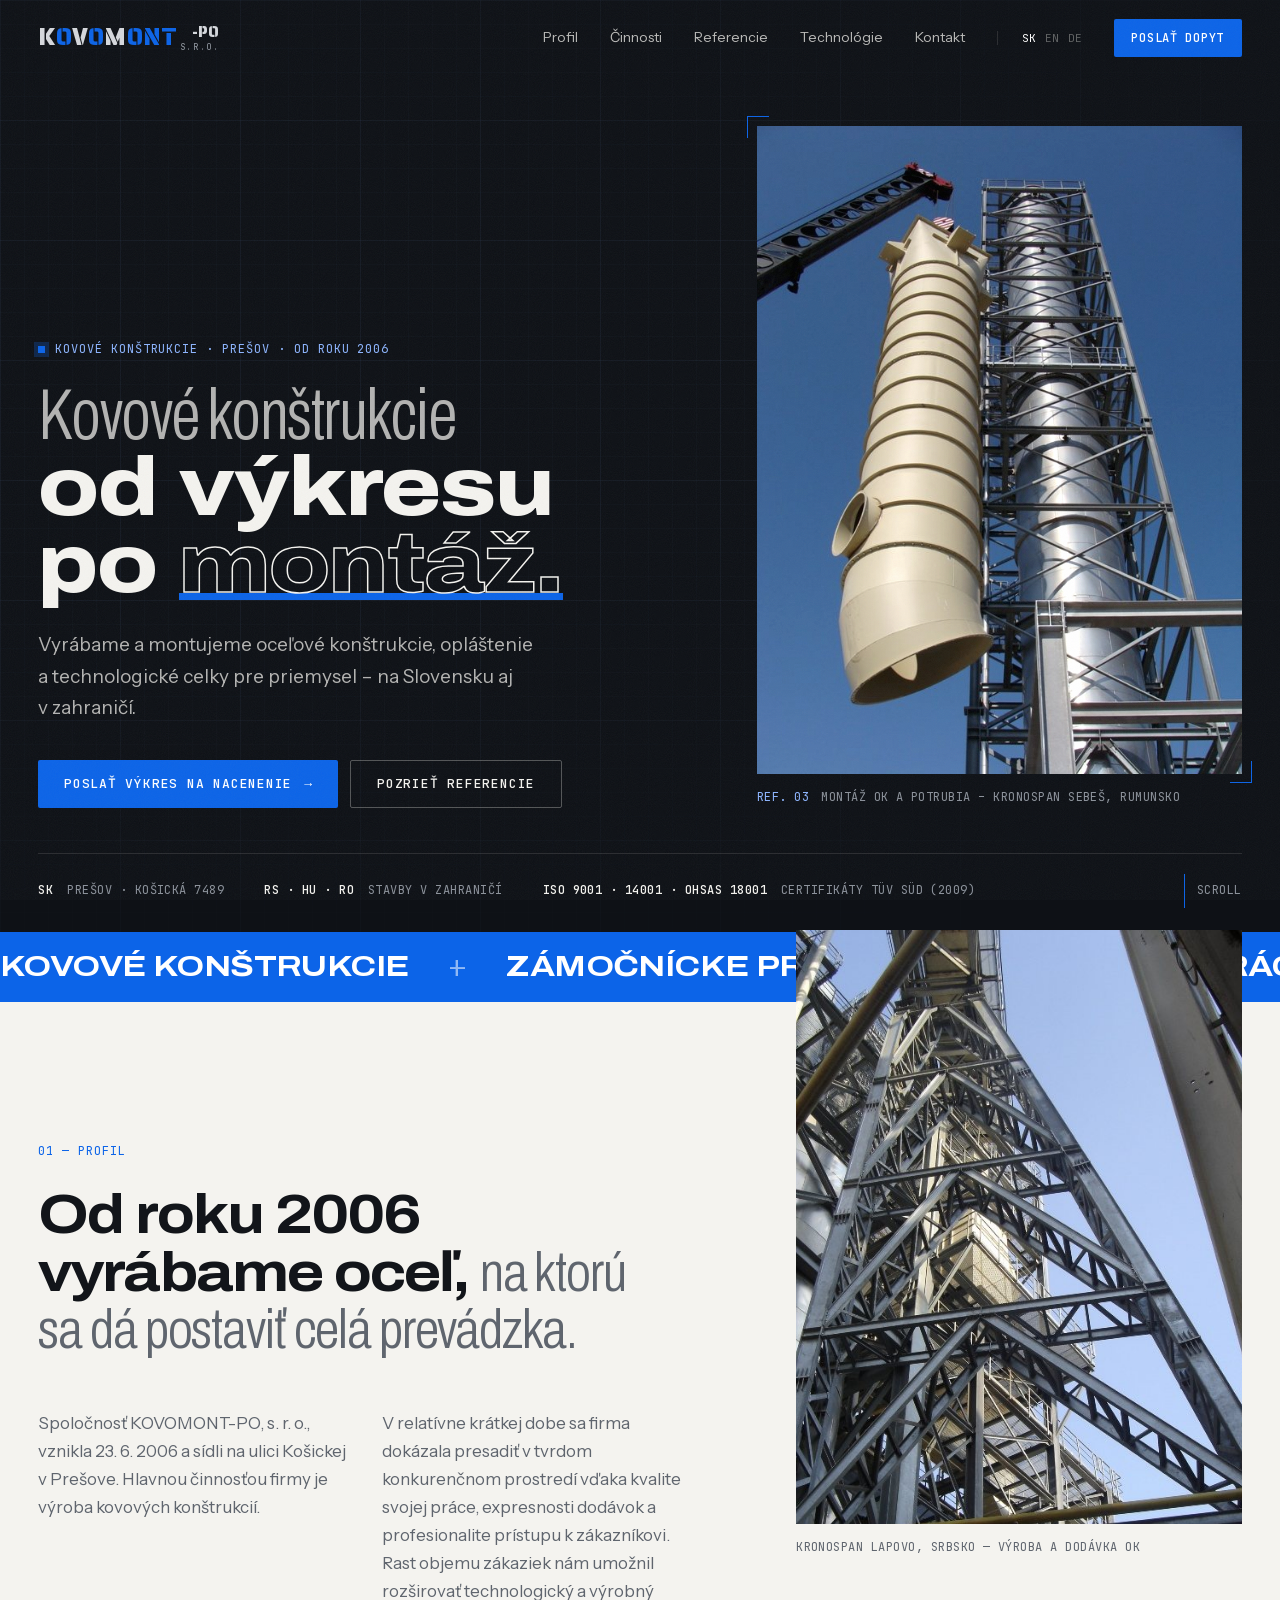
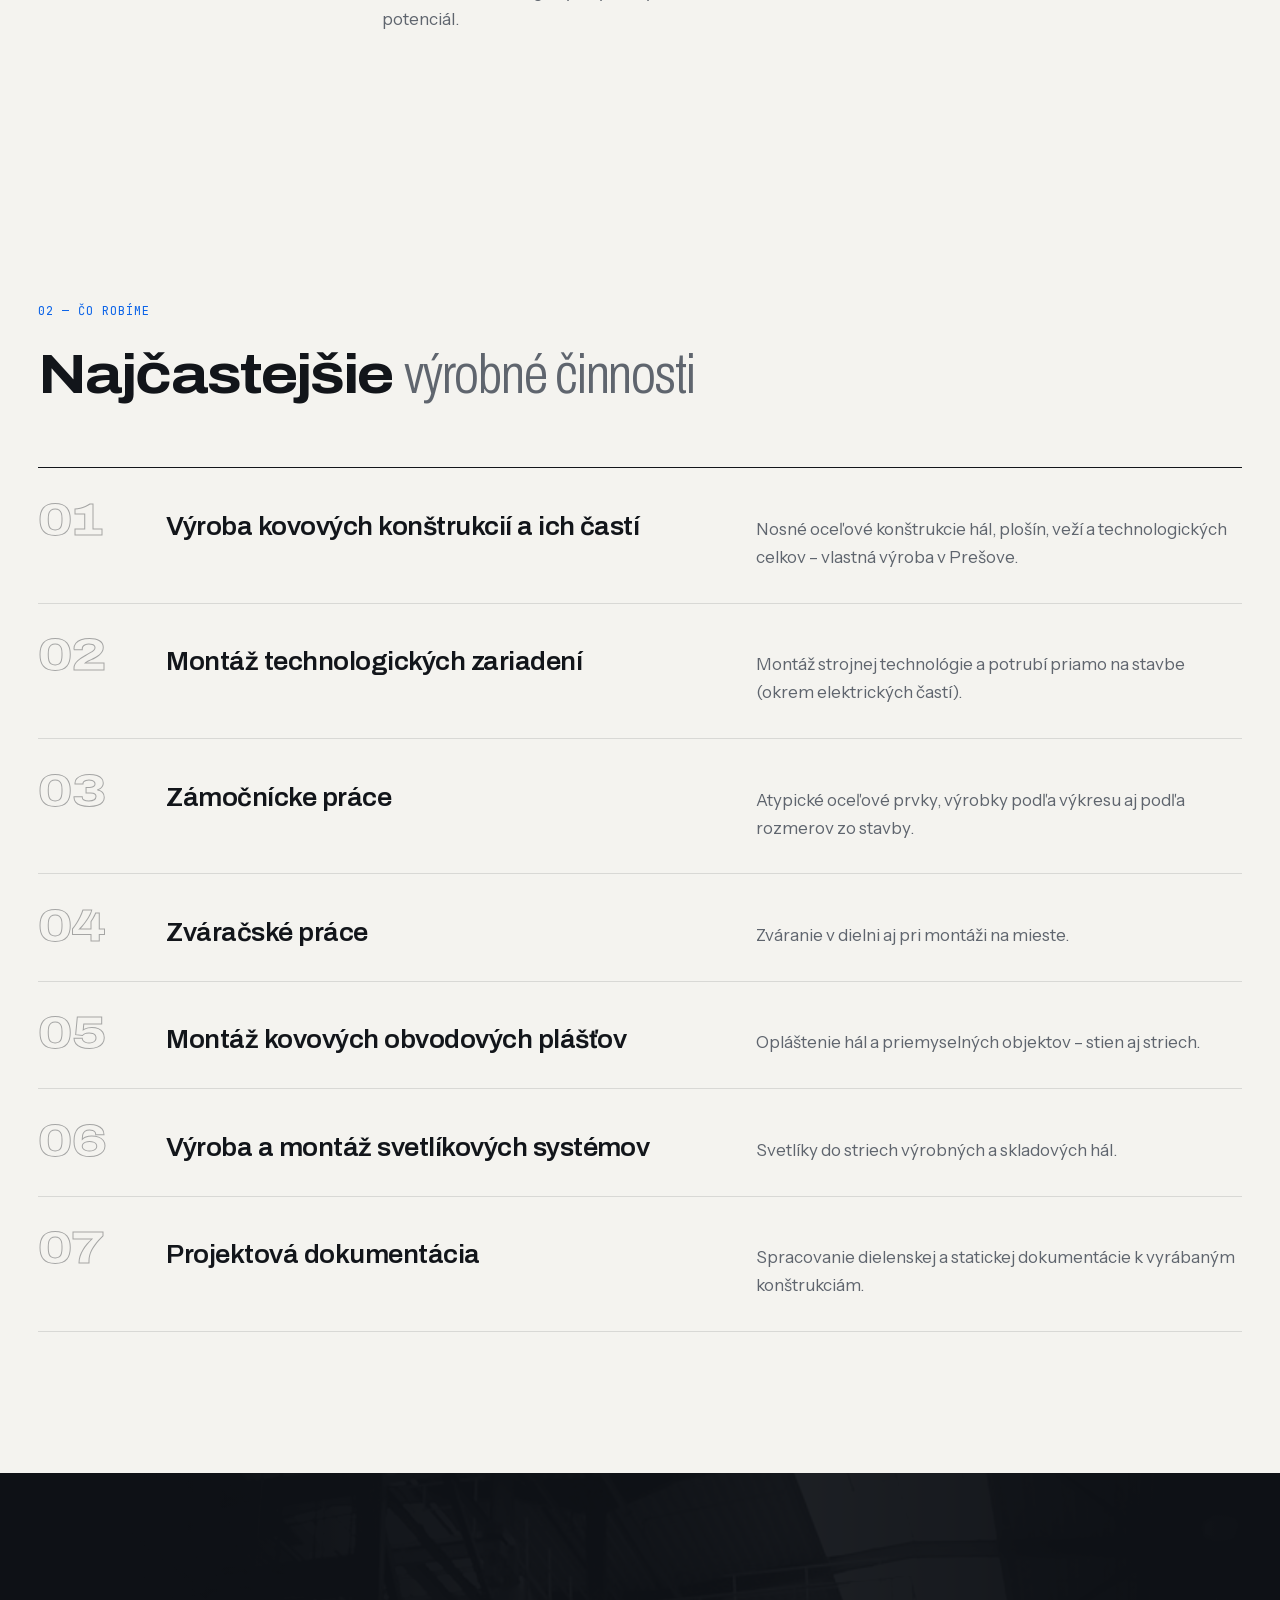
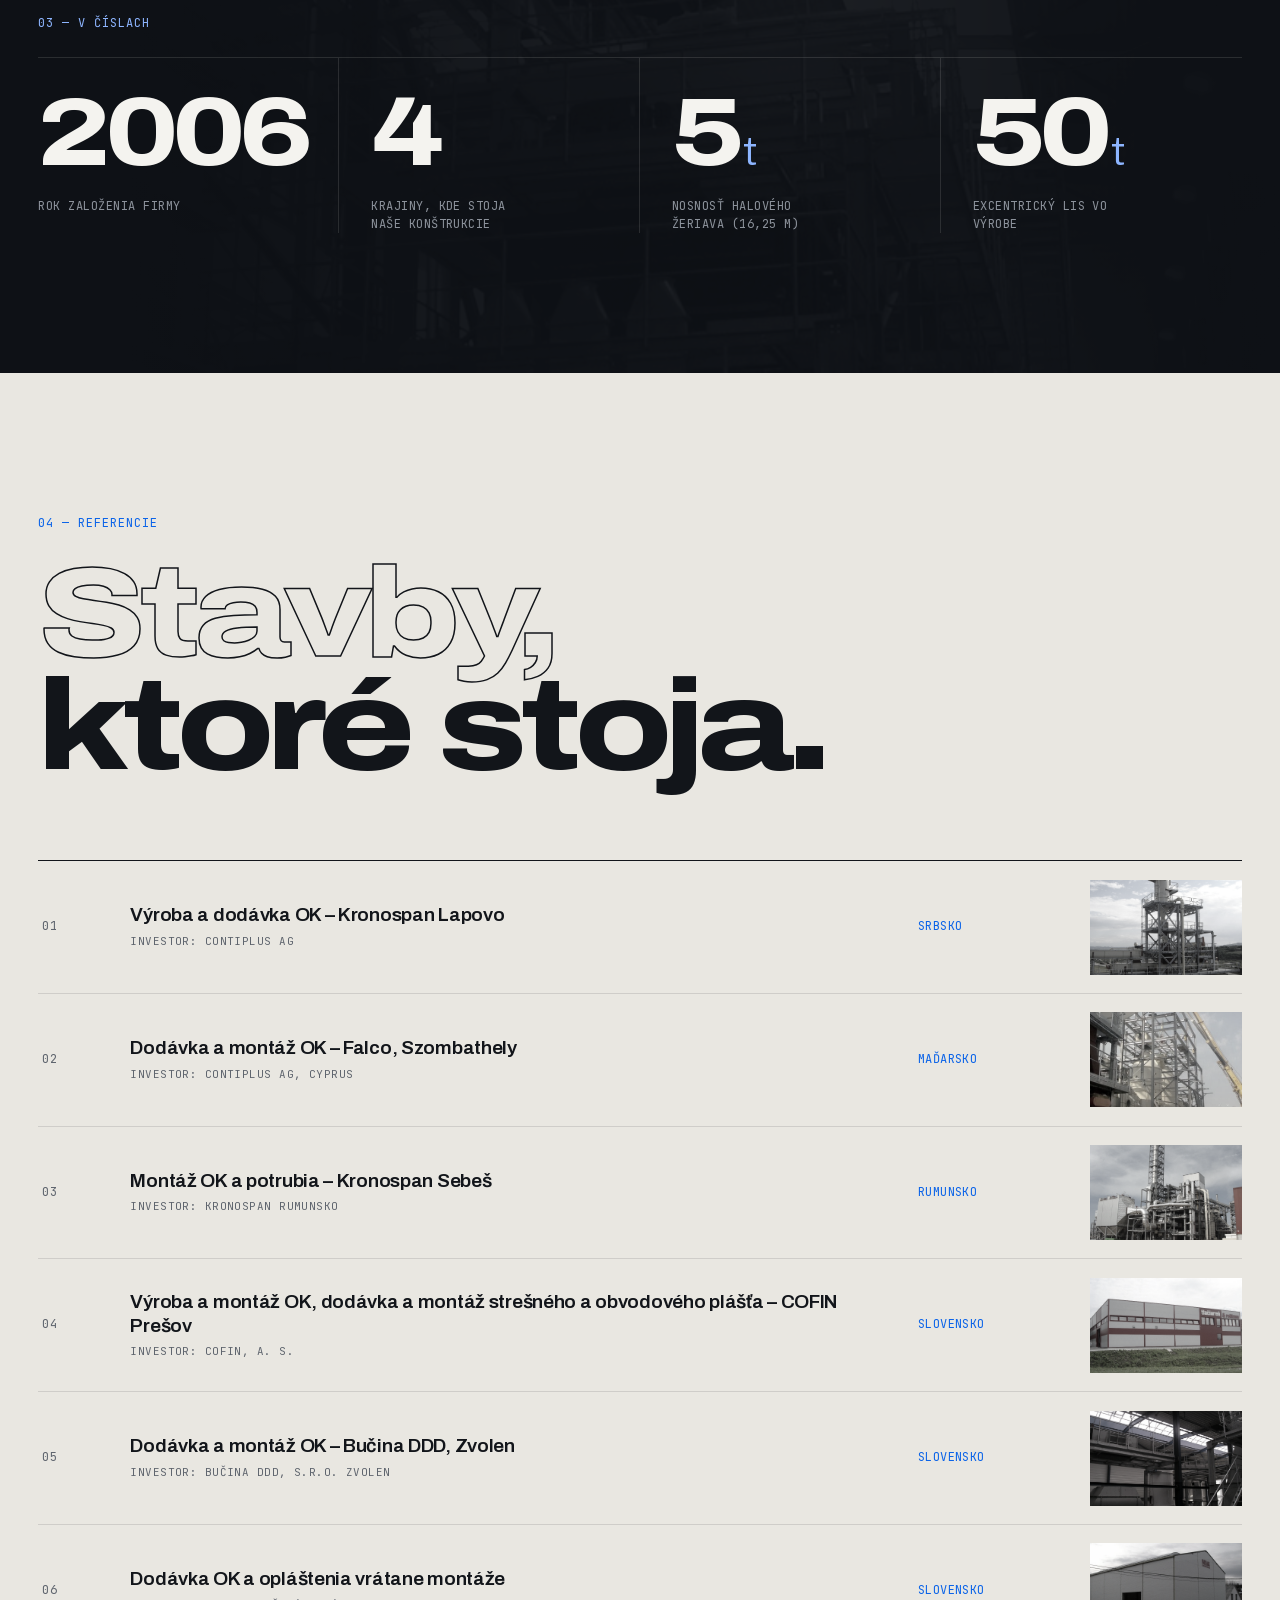
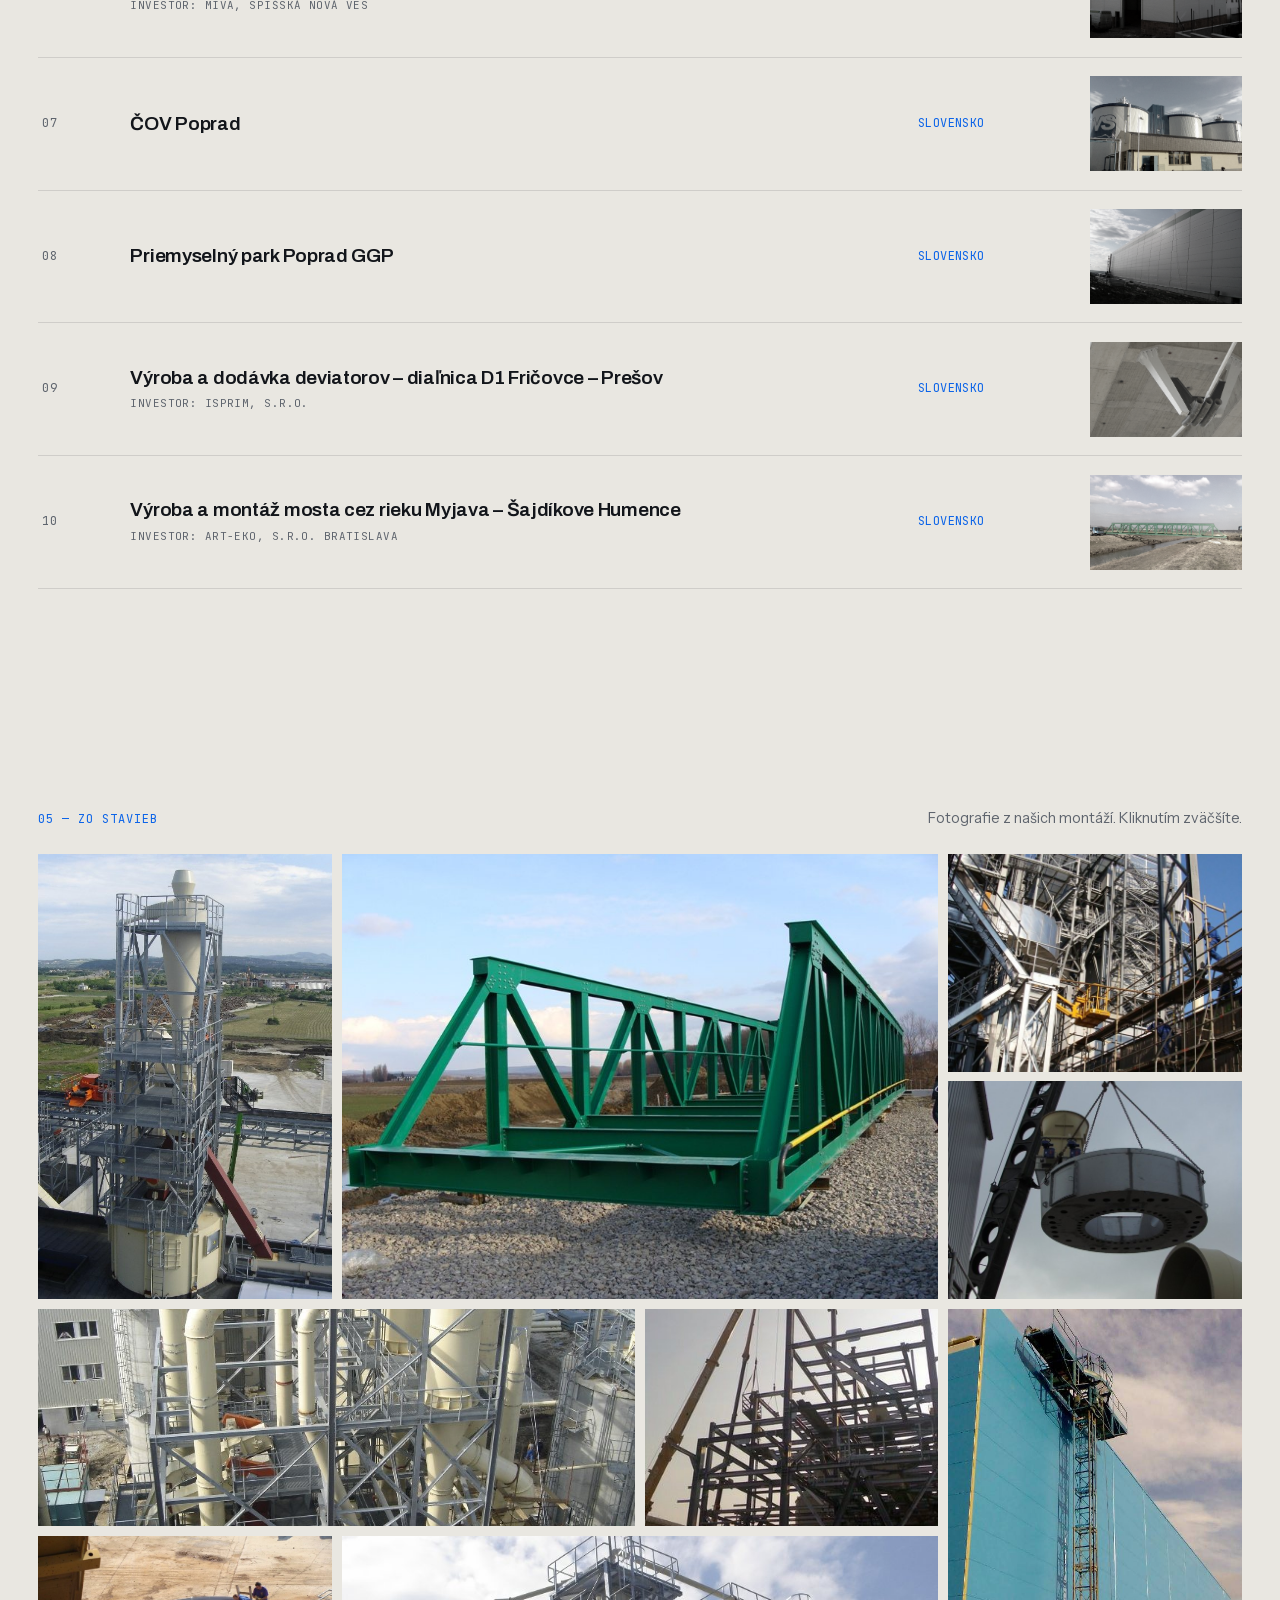
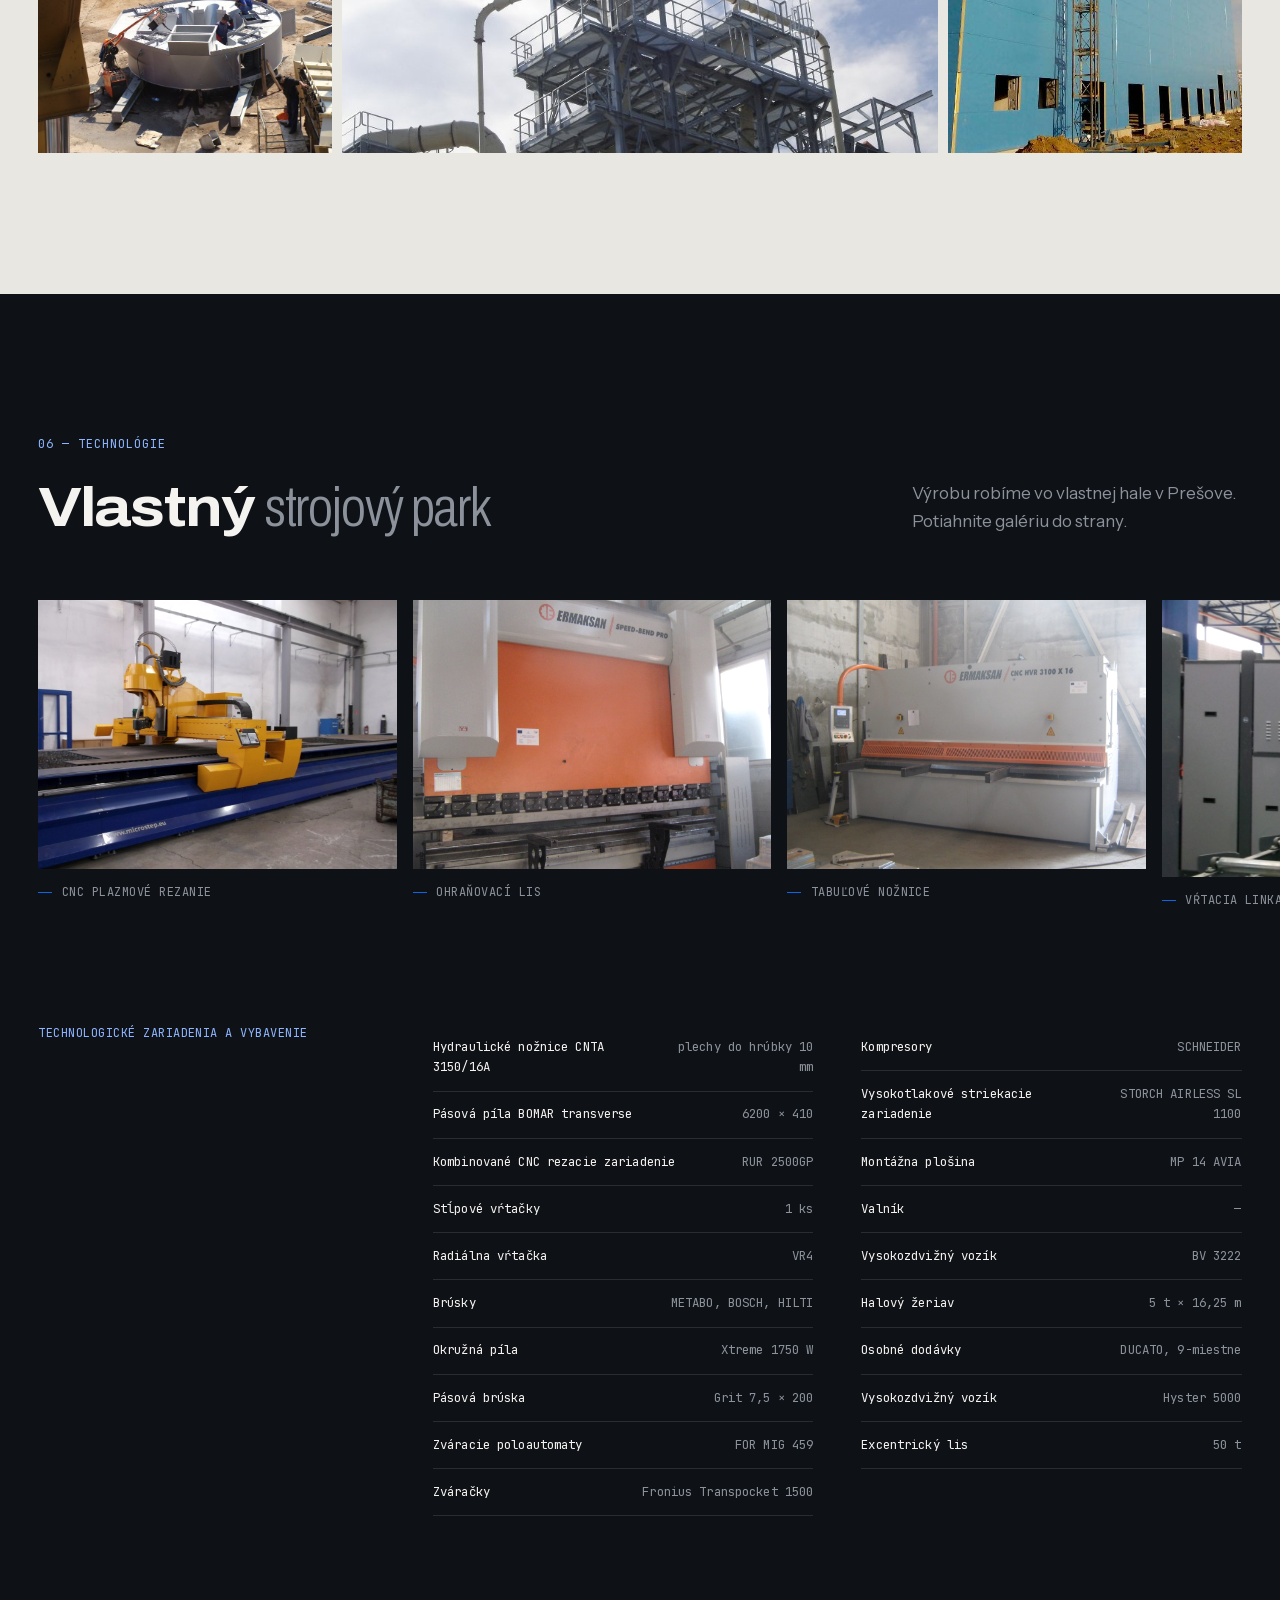
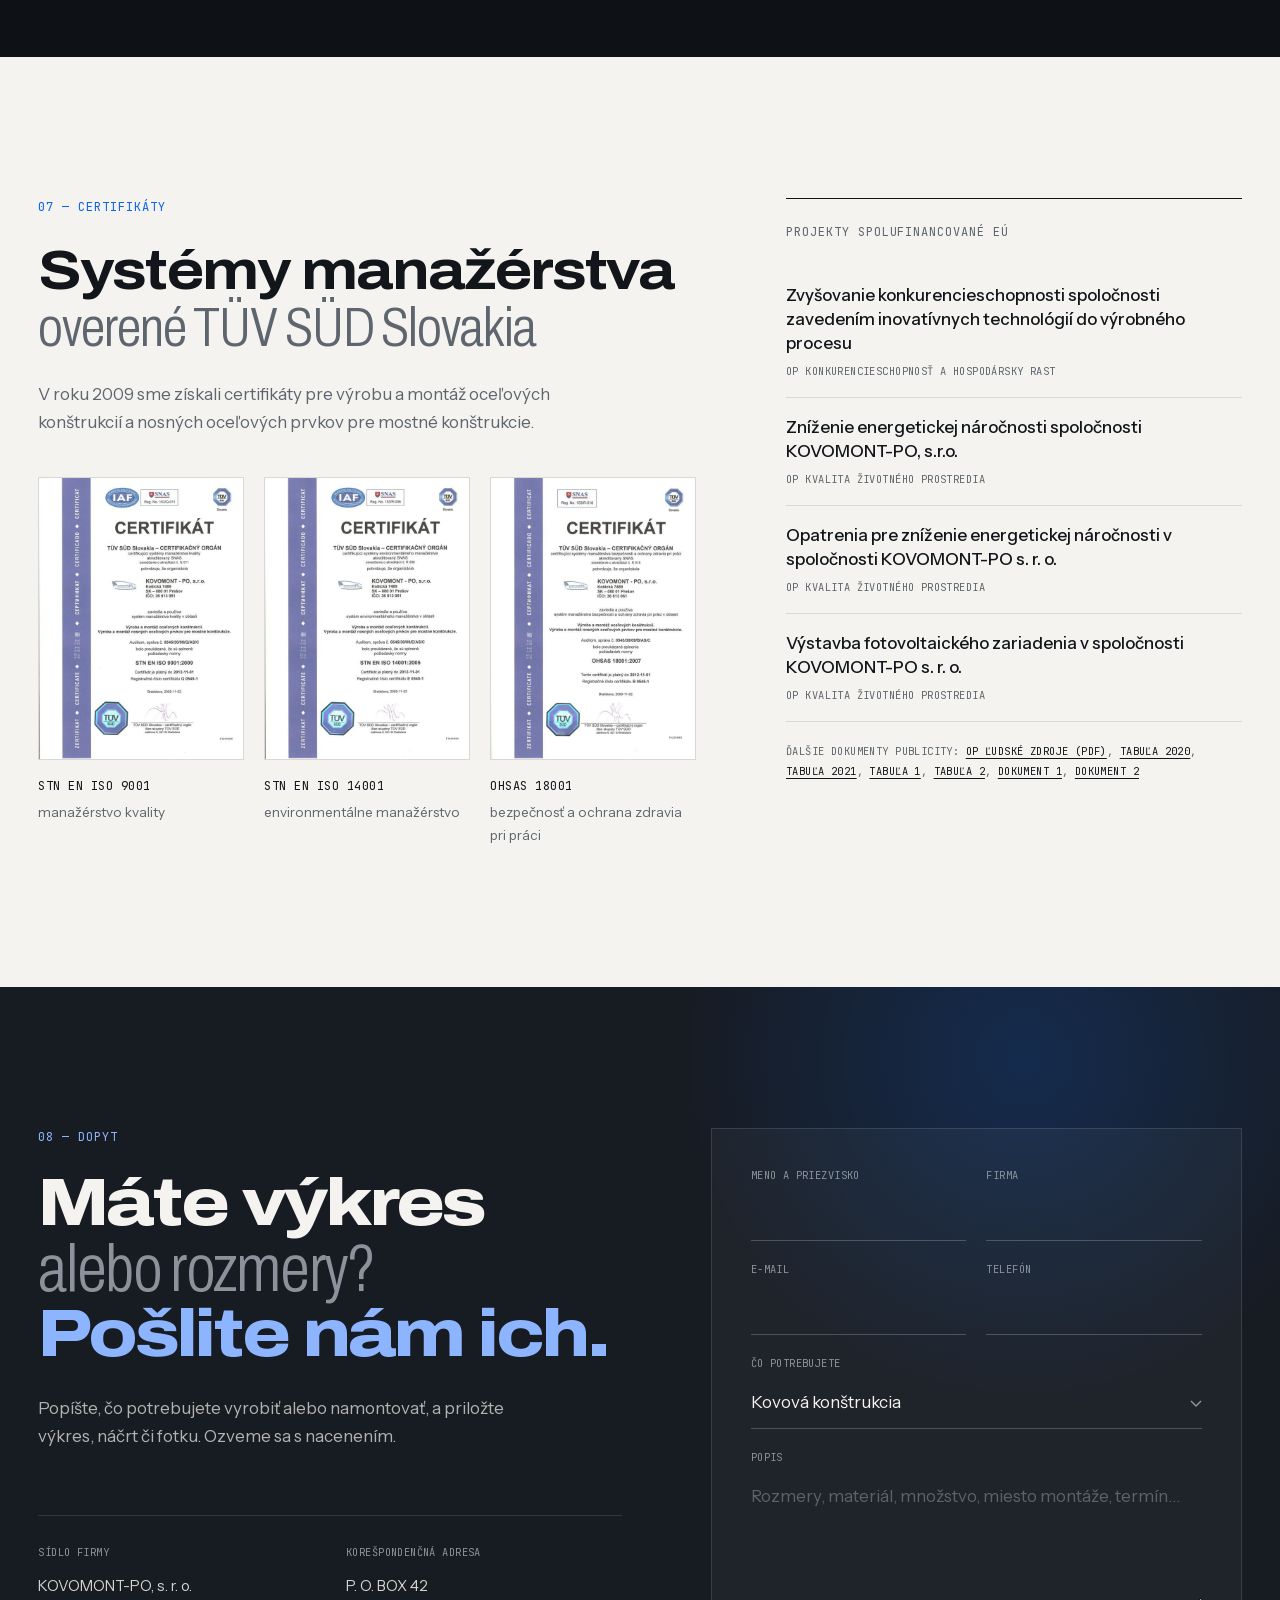
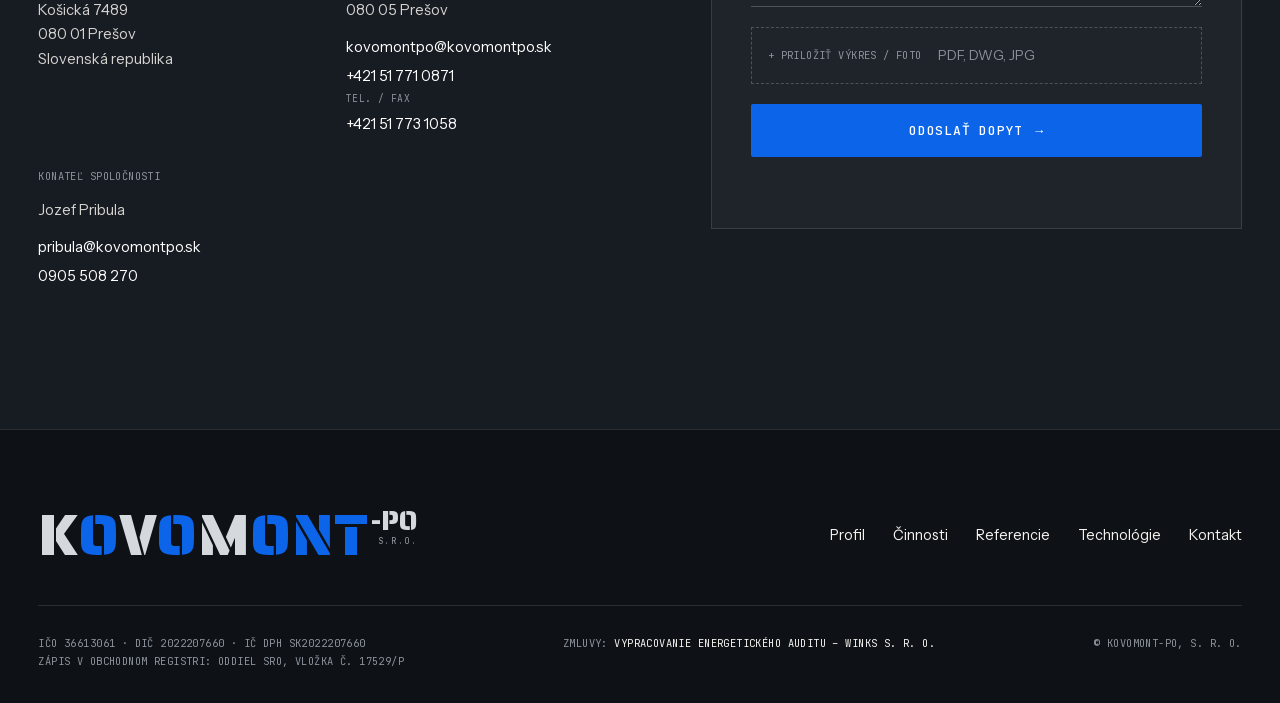
==== index.html @ 4a045377 "Náhľad novej verzie webu KOVOMONT-PO" ====
<!DOCTYPE html>
<html lang="sk">
<head>
<meta charset="utf-8">
<meta name="viewport" content="width=device-width, initial-scale=1">
<meta name="robots" content="noindex, nofollow">
<title>KOVOMONT-PO, s.r.o. – kovové konštrukcie, Prešov</title>
<meta name="description" content="Výroba a montáž kovových konštrukcií, opláštenia a technologických zariadení. Zámočnícke a zváračské práce, dielenská a statická dokumentácia. Prešov, od roku 2006.">
<meta name="theme-color" content="#0E1116">
<link rel="preload" href="fonts/Archivo-normal-latin.woff2" as="font" type="font/woff2" crossorigin>
<link rel="preload" href="fonts/Archivo-normal-latin-ext.woff2" as="font" type="font/woff2" crossorigin>
<link rel="stylesheet" href="style.css?v=05c7f7b5">
<script type="application/ld+json">
{"@context":"https://schema.org","@type":"LocalBusiness","name":"KOVOMONT-PO, s.r.o.","description":"Výroba a montáž kovových konštrukcií, zámočnícke a zváračské práce, montáž obvodových plášťov a svetlíkových systémov.","address":{"@type":"PostalAddress","streetAddress":"Košická 7489","postalCode":"080 01","addressLocality":"Prešov","addressCountry":"SK"},"email":"kovomontpo@kovomontpo.sk","telephone":"+421517710871","foundingDate":"2006-06-23","taxID":"2022207660","vatID":"SK2022207660","areaServed":["Slovensko","Srbsko","Maďarsko","Rumunsko"]}
</script>
</head>
<body>

<header class="nav" id="nav">
  <div class="nav__in">
    <a href="#top" class="logo" aria-label="KOVOMONT-PO, s.r.o. – úvod">
      <span class="logo__word"><b>K</b><i>O</i><b>V</b><i>O</i><b>M</b><i>O</i><i>N</i><i>T</i></span><span class="logo__po">-PO<small>s.r.o.</small></span>
    </a>
    <nav class="nav__menu" id="menu" aria-label="Hlavné menu">
      <a href="#profil">Profil</a>
      <a href="#cinnosti">Činnosti</a>
      <a href="#referencie">Referencie</a>
      <a href="#technologie">Technológie</a>
      <a href="#kontakt">Kontakt</a>
      <span class="nav__lang" title="Anglická a nemecká verzia budú v hotovom webe"><a href="#top" aria-current="true">SK</a><span>EN</span><span>DE</span></span>
    </nav>
    <a href="#kontakt" class="nav__cta">Poslať dopyt</a>
    <button class="nav__toggle" id="toggle" aria-label="Menu" aria-expanded="false" aria-controls="menu"><span></span><span></span></button>
  </div>
</header>

<main id="top">

<!-- HERO -->
<section class="hero">
  <div class="hero__grid" aria-hidden="true"></div>
  <div class="hero__in">
    <div class="hero__text">
      <p class="tag tag--light"><span class="dot"></span>Kovové konštrukcie · Prešov · od roku 2006</p>
      <h1 class="hero__h1">
        <span class="l l1"><span class="w" style="--i:0">Kovové</span> <span class="w" style="--i:1">konštrukcie</span></span>
        <span class="l l2"><span class="w" style="--i:2">od</span> <span class="w" style="--i:3">výkresu</span></span>
        <span class="l l3"><span class="w" style="--i:4">po</span> <span class="w" style="--i:5"><em>montáž.</em></span></span>
      </h1>
      <p class="hero__lead">Vyrábame a montujeme oceľové konštrukcie, opláštenie a&nbsp;technologické celky pre priemysel – na Slovensku aj v&nbsp;zahraničí.</p>
      <div class="hero__ctas">
        <a href="#kontakt" class="btn btn--blue magnetic">Poslať výkres na nacenenie <span class="arr">→</span></a>
        <a href="#referencie" class="btn btn--ghost">Pozrieť referencie</a>
      </div>
    </div>
    <figure class="hero__fig">
      <div class="hero__img"><img src="img/hero.jpg" alt="Montáž oceľovej konštrukcie a komína žeriavom – Kronospan Sebeš, Rumunsko" width="600" height="800" fetchpriority="high"></div>
      <figcaption class="mono"><span>REF. 03</span> Montáž OK a potrubia – Kronospan Sebeš, Rumunsko</figcaption>
      <span class="hero__corner hero__corner--tl"></span><span class="hero__corner hero__corner--br"></span>
    </figure>
  </div>
  <div class="hero__foot">
    <ul class="hero__spec mono">
      <li><b>SK</b> Prešov · Košická 7489</li>
      <li><b>RS · HU · RO</b> stavby v zahraničí</li>
      <li><b>ISO 9001 · 14001 · OHSAS 18001</b> certifikáty TÜV SÜD (2009)</li>
    </ul>
    <a href="#profil" class="scroll mono" aria-label="Posunúť nižšie"><span class="scroll__line"></span>Scroll</a>
  </div>
</section>

<!-- MARQUEE -->
<div class="marquee" aria-hidden="true">
  <div class="marquee__track">
    <span>Kovové konštrukcie <i>+</i> Zámočnícke práce <i>+</i> Zváračské práce <i>+</i> Obvodové plášte <i>+</i> Svetlíkové systémy <i>+</i> Dielenská a statická dokumentácia <i>+</i>&nbsp;</span>
    <span>Kovové konštrukcie <i>+</i> Zámočnícke práce <i>+</i> Zváračské práce <i>+</i> Obvodové plášte <i>+</i> Svetlíkové systémy <i>+</i> Dielenská a statická dokumentácia <i>+</i>&nbsp;</span>
  </div>
</div>

<!-- PROFIL -->
<section class="profil" id="profil">
  <div class="wrap profil__grid">
    <div class="profil__text">
      <p class="tag">01 — Profil</p>
      <h2 class="h2 reveal">Od roku 2006 vyrábame oceľ, <span class="thin">na ktorú sa dá postaviť celá prevádzka.</span></h2>
      <div class="profil__cols reveal">
        <p>Spoločnosť KOVOMONT-PO, s. r. o., vznikla 23. 6. 2006 a sídli na ulici Košickej v Prešove. Hlavnou činnosťou firmy je výroba kovových konštrukcií.</p>
        <p>V relatívne krátkej dobe sa firma dokázala presadiť v tvrdom konkurenčnom prostredí vďaka kvalite svojej práce, expresnosti dodávok a profesionalite prístupu k zákazníkovi. Rast objemu zákaziek nám umožnil rozširovať technologický a výrobný potenciál.</p>
      </div>
      <dl class="facts reveal">
        <div><dt class="mono">Založené</dt><dd>23. 6. 2006</dd></div>
        <div><dt class="mono">Sídlo</dt><dd>Košická 7489, Prešov</dd></div>
        <div><dt class="mono">Živnostenské oprávnenie</dt><dd>OŽP-Z/2006/05055-2/CR1</dd></div>
      </dl>
    </div>
    <figure class="profil__fig">
      <div class="clip"><img src="img/truss.jpg" alt="Pohľad zdola na oceľovú vežovú konštrukciu" width="600" height="800" loading="lazy" class="drift"></div>
      <figcaption class="mono">Kronospan Lapovo, Srbsko — výroba a dodávka OK</figcaption>
    </figure>
  </div>
</section>

<!-- ČINNOSTI -->
<section class="cinnosti" id="cinnosti">
  <div class="wrap">
    <div class="sec-head">
      <p class="tag">02 — Čo robíme</p>
      <h2 class="h2 reveal">Najčastejšie <span class="thin">výrobné činnosti</span></h2>
    </div>
    <ol class="svc" id="svc">
      <li class="svc__row" data-img="img/a1.jpg"><span class="svc__n">01</span><h3>Výroba kovových konštrukcií a&nbsp;ich častí</h3><p>Nosné oceľové konštrukcie hál, plošín, veží a&nbsp;technologických celkov – vlastná výroba v&nbsp;Prešove.</p><img class="svc__thumb" src="img/a1.jpg" alt="" loading="lazy"></li>
      <li class="svc__row" data-img="img/a2.jpg"><span class="svc__n">02</span><h3>Montáž technologických zariadení</h3><p>Montáž strojnej technológie a potrubí priamo na stavbe (okrem elektrických častí).</p><img class="svc__thumb" src="img/a2.jpg" alt="" loading="lazy"></li>
      <li class="svc__row" data-img="img/a3.jpg"><span class="svc__n">03</span><h3>Zámočnícke práce</h3><p>Atypické oceľové prvky, výrobky podľa výkresu aj podľa rozmerov zo stavby.</p><img class="svc__thumb" src="img/a3.jpg" alt="" loading="lazy"></li>
      <li class="svc__row" data-img="img/a4.jpg"><span class="svc__n">04</span><h3>Zváračské práce</h3><p>Zváranie v dielni aj pri montáži na mieste.</p><img class="svc__thumb" src="img/a4.jpg" alt="" loading="lazy"></li>
      <li class="svc__row" data-img="img/a5.jpg"><span class="svc__n">05</span><h3>Montáž kovových obvodových plášťov</h3><p>Opláštenie hál a&nbsp;priemyselných objektov – stien aj striech.</p><img class="svc__thumb" src="img/a5.jpg" alt="" loading="lazy"></li>
      <li class="svc__row" data-img="img/a6.jpg"><span class="svc__n">06</span><h3>Výroba a montáž svetlíkových systémov</h3><p>Svetlíky do striech výrobných a&nbsp;skladových hál.</p><img class="svc__thumb" src="img/a6.jpg" alt="" loading="lazy"></li>
      <li class="svc__row" data-img="img/a7.jpg"><span class="svc__n">07</span><h3>Projektová dokumentácia</h3><p>Spracovanie dielenskej a&nbsp;statickej dokumentácie k&nbsp;vyrábaným konštrukciám.</p><img class="svc__thumb" src="img/a7.jpg" alt="" loading="lazy"></li>
    </ol>
  </div>
  <div class="svc__preview" id="preview" aria-hidden="true"><img alt=""></div>
</section>

<!-- STATS -->
<section class="stats">
  <div class="stats__bg" aria-hidden="true"><img src="img/hala.jpg" alt="" loading="lazy"></div>
  <div class="wrap">
    <p class="tag tag--light">03 — V číslach</p>
    <div class="stats__grid">
      <div class="stat"><span class="stat__num" data-to="2006" data-from="1990">2006</span><span class="stat__lbl mono">rok založenia firmy</span></div>
      <div class="stat"><span class="stat__num" data-to="4">4</span><span class="stat__lbl mono">krajiny, kde stoja naše konštrukcie</span></div>
      <div class="stat"><span class="stat__num"><span data-to="5">5</span><small>t</small></span><span class="stat__lbl mono">nosnosť halového žeriava (16,25 m)</span></div>
      <div class="stat"><span class="stat__num"><span data-to="50">50</span><small>t</small></span><span class="stat__lbl mono">excentrický lis vo výrobe</span></div>
    </div>
  </div>
</section>

<!-- REFERENCIE -->
<section class="refs" id="referencie">
  <div class="wrap">
    <div class="refs__head">
      <p class="tag">04 — Referencie</p>
      <h2 class="refs__big" aria-label="Referencie"><span class="stroke">Stavby,</span> <span>ktoré stoja.</span></h2>
    </div>
    <ul class="ref">
      <li class="ref__row reveal"><span class="ref__n mono">01</span><div class="ref__t"><h3>Výroba a dodávka OK – Kronospan Lapovo</h3><p class="mono">Investor: Contiplus AG</p></div><span class="ref__c mono">Srbsko</span><button class="ref__img" data-full="img/r1.jpg" aria-label="Fotografia – Kronospan Lapovo"><img src="img/r1.jpg" alt="" loading="lazy"></button></li>
      <li class="ref__row reveal"><span class="ref__n mono">02</span><div class="ref__t"><h3>Dodávka a montáž OK – Falco, Szombathely</h3><p class="mono">Investor: Contiplus AG, Cyprus</p></div><span class="ref__c mono">Maďarsko</span><button class="ref__img" data-full="img/r2.jpg" aria-label="Fotografia – Falco Szombathely"><img src="img/r2.jpg" alt="" loading="lazy"></button></li>
      <li class="ref__row reveal"><span class="ref__n mono">03</span><div class="ref__t"><h3>Montáž OK a potrubia – Kronospan Sebeš</h3><p class="mono">Investor: Kronospan Rumunsko</p></div><span class="ref__c mono">Rumunsko</span><button class="ref__img" data-full="img/r3.jpg" aria-label="Fotografia – Kronospan Sebeš"><img src="img/r3.jpg" alt="" loading="lazy"></button></li>
      <li class="ref__row reveal"><span class="ref__n mono">04</span><div class="ref__t"><h3>Výroba a montáž OK, dodávka a montáž strešného a obvodového plášťa – COFIN Prešov</h3><p class="mono">Investor: Cofin, a. s.</p></div><span class="ref__c mono">Slovensko</span><button class="ref__img" data-full="img/r4.jpg" aria-label="Fotografia – COFIN Prešov"><img src="img/r4.jpg" alt="" loading="lazy"></button></li>
      <li class="ref__row reveal"><span class="ref__n mono">05</span><div class="ref__t"><h3>Dodávka a montáž OK – Bučina DDD, Zvolen</h3><p class="mono">Investor: Bučina DDD, s.r.o. Zvolen</p></div><span class="ref__c mono">Slovensko</span><button class="ref__img" data-full="img/r5.jpg" aria-label="Fotografia – Bučina DDD Zvolen"><img src="img/r5.jpg" alt="" loading="lazy"></button></li>
      <li class="ref__row reveal"><span class="ref__n mono">06</span><div class="ref__t"><h3>Dodávka OK a opláštenia vrátane montáže</h3><p class="mono">Investor: MIVA, Spišská Nová Ves</p></div><span class="ref__c mono">Slovensko</span><button class="ref__img" data-full="img/r6.jpg" aria-label="Fotografia – MIVA Spišská Nová Ves"><img src="img/r6.jpg" alt="" loading="lazy"></button></li>
      <li class="ref__row reveal"><span class="ref__n mono">07</span><div class="ref__t"><h3>ČOV Poprad</h3></div><span class="ref__c mono">Slovensko</span><button class="ref__img" data-full="img/r7.jpg" aria-label="Fotografia – ČOV Poprad"><img src="img/r7.jpg" alt="" loading="lazy"></button></li>
      <li class="ref__row reveal"><span class="ref__n mono">08</span><div class="ref__t"><h3>Priemyselný park Poprad GGP</h3></div><span class="ref__c mono">Slovensko</span><button class="ref__img" data-full="img/r8.jpg" aria-label="Fotografia – Priemyselný park Poprad"><img src="img/r8.jpg" alt="" loading="lazy"></button></li>
      <li class="ref__row reveal"><span class="ref__n mono">09</span><div class="ref__t"><h3>Výroba a dodávka deviatorov – diaľnica D1 Fričovce – Prešov</h3><p class="mono">Investor: Isprim, s.r.o.</p></div><span class="ref__c mono">Slovensko</span><button class="ref__img" data-full="img/r9.jpg" aria-label="Fotografia – deviátory D1"><img src="img/r9.jpg" alt="" loading="lazy"></button></li>
      <li class="ref__row reveal"><span class="ref__n mono">10</span><div class="ref__t"><h3>Výroba a montáž mosta cez rieku Myjava – Šajdíkove Humence</h3><p class="mono">Investor: Art-Eko, s.r.o. Bratislava</p></div><span class="ref__c mono">Slovensko</span><button class="ref__img" data-full="img/r10.jpg" aria-label="Fotografia – most cez Myjavu"><img src="img/r10.jpg" alt="" loading="lazy"></button></li>
    </ul>
  </div>
</section>

<!-- GALÉRIA -->
<section class="gal" aria-label="Fotografie z realizácií">
  <div class="wrap">
    <div class="gal__head">
      <p class="tag">05 — Zo stavieb</p>
      <p class="gal__note">Fotografie z našich montáží. Kliknutím zväčšíte.</p>
    </div>
    <div class="bento" id="bento">
      <button class="b b--tall" data-full="img/g1.jpg"><img src="img/g1.jpg" alt="Oceľová veža s cyklónom" loading="lazy"><span class="b__cap mono">Kronospan Lapovo · RS</span></button>
      <button class="b b--big" data-full="img/g3.jpg"><img src="img/g3.jpg" alt="Priehradová konštrukcia mosta pred montážou" loading="lazy"><span class="b__cap mono">Most cez Myjavu · SK</span></button>
      <button class="b" data-full="img/g2.jpg"><img src="img/g2.jpg" alt="Montáž technologického celku" loading="lazy"><span class="b__cap mono">Kronospan Sebeš · RO</span></button>
      <button class="b" data-full="img/g5.jpg"><img src="img/g5.jpg" alt="Osadzovanie dielu potrubia žeriavom" loading="lazy"><span class="b__cap mono">Kronospan Sebeš · RO</span></button>
      <button class="b b--wide" data-full="img/g4.jpg"><img src="img/g4.jpg" alt="Oceľové plošiny s potrubím" loading="lazy"><span class="b__cap mono">Kronospan Lapovo · RS</span></button>
      <button class="b" data-full="img/g8.jpg"><img src="img/g8.jpg" alt="Montáž nosnej konštrukcie" loading="lazy"><span class="b__cap mono">Falco Szombathely · HU</span></button>
      <button class="b b--tall" data-full="img/g7.jpg"><img src="img/g7.jpg" alt="Obvodový plášť haly" loading="lazy"><span class="b__cap mono">Priemyselný park Poprad · SK</span></button>
      <button class="b" data-full="img/g9.jpg"><img src="img/g9.jpg" alt="Montáž kruhovej konštrukcie" loading="lazy"><span class="b__cap mono">Kronospan Sebeš · RO</span></button>
      <button class="b b--wide" data-full="img/g6.jpg"><img src="img/g6.jpg" alt="Technologická konštrukcia na streche" loading="lazy"><span class="b__cap mono">Kronospan Lapovo · RS</span></button>
    </div>
  </div>
</section>

<!-- TECHNOLÓGIE -->
<section class="tech" id="technologie">
  <div class="wrap tech__head">
    <div>
      <p class="tag tag--light">06 — Technológie</p>
      <h2 class="h2 h2--light reveal">Vlastný <span class="thin">strojový park</span></h2>
    </div>
    <p class="tech__lead reveal">Výrobu robíme vo vlastnej hale v Prešove. Potiahnite galériu do strany.</p>
  </div>
  <div class="rail" id="rail" tabindex="0" aria-label="Fotografie strojového parku">
    <figure class="rail__i"><img src="img/s-plazma.jpg" alt="CNC plazmové rezacie zariadenie" loading="lazy"><figcaption class="mono">CNC plazmové rezanie</figcaption></figure>
    <figure class="rail__i"><img src="img/s-ohranovaci_lis.jpg" alt="Ohraňovací lis" loading="lazy"><figcaption class="mono">Ohraňovací lis</figcaption></figure>
    <figure class="rail__i"><img src="img/s-tabulove_noznice.jpg" alt="Tabuľové nožnice" loading="lazy"><figcaption class="mono">Tabuľové nožnice</figcaption></figure>
    <figure class="rail__i rail__i--w"><img src="img/s-vyvrtavacka.jpg" alt="Vŕtacia linka Voortman" loading="lazy"><figcaption class="mono">Vŕtacia linka</figcaption></figure>
    <figure class="rail__i rail__i--w"><img src="img/s-tryskacie_zar.jpg" alt="Tryskacie zariadenie" loading="lazy"><figcaption class="mono">Tryskacie zariadenie</figcaption></figure>
    <figure class="rail__i"><img src="img/s-zakruzovacka_profilov.jpg" alt="Zakružovačka profilov" loading="lazy"><figcaption class="mono">Zakružovačka profilov</figcaption></figure>
    <figure class="rail__i"><img src="img/s-zvaracka.jpg" alt="Zváracie zariadenie" loading="lazy"><figcaption class="mono">Zváranie</figcaption></figure>
    <figure class="rail__i"><img src="img/s-striekacie_zariadenie.jpg" alt="Vysokotlakové striekacie zariadenie" loading="lazy"><figcaption class="mono">Striekacie zariadenie</figcaption></figure>
    <figure class="rail__i"><img src="img/s-zeriavy.jpg" alt="Halové žeriavy" loading="lazy"><figcaption class="mono">Halové žeriavy</figcaption></figure>
  </div>
  <div class="wrap">
    <div class="spec">
      <h3 class="spec__h mono">Technologické zariadenia a vybavenie</h3>
      <ul class="spec__list mono">
        <li><span>Hydraulické nožnice CNTA 3150/16A</span><em>plechy do hrúbky 10 mm</em></li>
        <li><span>Pásová píla BOMAR transverse</span><em>6200 × 410</em></li>
        <li><span>Kombinované CNC rezacie zariadenie</span><em>RUR 2500GP</em></li>
        <li><span>Stĺpové vŕtačky</span><em>1 ks</em></li>
        <li><span>Radiálna vŕtačka</span><em>VR4</em></li>
        <li><span>Brúsky</span><em>METABO, BOSCH, HILTI</em></li>
        <li><span>Okružná píla</span><em>Xtreme 1750 W</em></li>
        <li><span>Pásová brúska</span><em>Grit 7,5 × 200</em></li>
        <li><span>Zváracie poloautomaty</span><em>FOR MIG 459</em></li>
        <li><span>Zváračky</span><em>Fronius Transpocket 1500</em></li>
        <li><span>Kompresory</span><em>SCHNEIDER</em></li>
        <li><span>Vysokotlakové striekacie zariadenie</span><em>STORCH AIRLESS SL 1100</em></li>
        <li><span>Montážna plošina</span><em>MP 14 AVIA</em></li>
        <li><span>Valník</span><em>—</em></li>
        <li><span>Vysokozdvižný vozík</span><em>BV 3222</em></li>
        <li><span>Halový žeriav</span><em>5 t × 16,25 m</em></li>
        <li><span>Osobné dodávky</span><em>DUCATO, 9-miestne</em></li>
        <li><span>Vysokozdvižný vozík</span><em>Hyster 5000</em></li>
        <li><span>Excentrický lis</span><em>50 t</em></li>
      </ul>
    </div>
  </div>
</section>

<!-- CERTIFIKÁTY + EÚ -->
<section class="cert">
  <div class="wrap cert__grid">
    <div>
      <p class="tag">07 — Certifikáty</p>
      <h2 class="h2 reveal">Systémy manažérstva <span class="thin">overené TÜV SÜD Slovakia</span></h2>
      <p class="cert__p reveal">V roku 2009 sme získali certifikáty pre výrobu a montáž oceľových konštrukcií a&nbsp;nosných oceľových prvkov pre mostné konštrukcie.</p>
      <div class="cert__docs">
        <button class="doc" data-full="img/c3.jpg"><img src="img/c3.jpg" alt="Certifikát STN EN ISO 9001:2009" loading="lazy"><span class="mono">STN EN ISO 9001</span><small>manažérstvo kvality</small></button>
        <button class="doc" data-full="img/c1.jpg"><img src="img/c1.jpg" alt="Certifikát STN EN ISO 14001:2005" loading="lazy"><span class="mono">STN EN ISO 14001</span><small>environmentálne manažérstvo</small></button>
        <button class="doc" data-full="img/c2.jpg"><img src="img/c2.jpg" alt="Certifikát OHSAS 18001:2007" loading="lazy"><span class="mono">OHSAS 18001</span><small>bezpečnosť a ochrana zdravia pri práci</small></button>
      </div>
    </div>
    <aside class="eu">
      <p class="tag">Projekty spolufinancované EÚ</p>
      <ul class="eu__list">
        <li><button data-full="img/eu/KOVOMONT_operacny_program_EU_webV1.jpg">Zvyšovanie konkurencieschopnosti spoločnosti zavedením inovatívnych technológií do výrobného procesu</button><span class="mono">OP Konkurencieschopnosť a hospodársky rast</span></li>
        <li><button data-full="img/eu/Tabula_KOVOMONT_201912.jpg">Zníženie energetickej náročnosti spoločnosti KOVOMONT-PO, s.r.o.</button><span class="mono">OP Kvalita životného prostredia</span></li>
        <li><button data-full="img/eu/Web_A3_EFRR_Kovomont_lr.jpg">Opatrenia pre zníženie energetickej náročnosti v spoločnosti KOVOMONT-PO s. r. o.</button><span class="mono">OP Kvalita životného prostredia</span></li>
        <li><button data-full="img/eu/Web_A3_EFRR_Kovomont_BUF4_1_lr.jpg">Výstavba fotovoltaického zariadenia v spoločnosti KOVOMONT-PO s. r. o.</button><span class="mono">OP Kvalita životného prostredia</span></li>
      </ul>
      <p class="eu__more mono">Ďalšie dokumenty publicity:
        <a href="img/eu/KOVOMONT_publicita_OPLZ.pdf" target="_blank" rel="noopener">OP Ľudské zdroje (PDF)</a>,
        <button data-full="img/eu/Tabula_KOVOMONT_202001.jpg">tabuľa 2020</button>,
        <button data-full="img/eu/Tabula_KOVOMONT_202108.jpg">tabuľa 2021</button>,
        <button data-full="img/eu/Tabula_KOVOMONT_407420.jpg">tabuľa 1</button>,
        <button data-full="img/eu/Tabula_KOVOMONT_407421.jpg">tabuľa 2</button>,
        <button data-full="img/eu/SKM_C454e21101315250.jpg">dokument 1</button>,
        <button data-full="img/eu/SKM_C454e21101315251.jpg">dokument 2</button>
      </p>
    </aside>
  </div>
</section>

<!-- KONTAKT -->
<section class="kontakt" id="kontakt">
  <div class="wrap kontakt__grid">
    <div class="kontakt__l">
      <p class="tag tag--light">08 — Dopyt</p>
      <h2 class="kontakt__h">Máte výkres <span class="thin">alebo rozmery?</span> <em>Pošlite nám ich.</em></h2>
      <p class="kontakt__p">Popíšte, čo potrebujete vyrobiť alebo namontovať, a priložte výkres, náčrt či fotku. Ozveme sa s nacenením.</p>
      <div class="kontakt__cards">
        <div class="kc">
          <p class="kc__h mono">Sídlo firmy</p>
          <p>KOVOMONT-PO, s. r. o.<br>Košická 7489<br>080 01 Prešov<br>Slovenská republika</p>
        </div>
        <div class="kc">
          <p class="kc__h mono">Korešpondenčná adresa</p>
          <p>P. O. BOX 42<br>080 05 Prešov</p>
          <p class="kc__links"><a href="mailto:kovomontpo@kovomontpo.sk" class="ul">kovomontpo@kovomontpo.sk</a><a href="tel:+421517710871" class="ul">+421 51 771 0871</a> <span class="mono kc__s">tel. / fax</span><a href="tel:+421517731058" class="ul">+421 51 773 1058</a></p>
        </div>
        <div class="kc">
          <p class="kc__h mono">Konateľ spoločnosti</p>
          <p>Jozef Pribula</p>
          <p class="kc__links"><a href="mailto:pribula@kovomontpo.sk" class="ul">pribula@kovomontpo.sk</a><a href="tel:+421905508270" class="ul">0905 508 270</a></p>
        </div>
      </div>
    </div>
    <form class="form" id="form" novalidate>
      <div class="form__row">
        <label><span class="mono">Meno a priezvisko</span><input type="text" name="meno" autocomplete="name" required></label>
        <label><span class="mono">Firma</span><input type="text" name="firma" autocomplete="organization"></label>
      </div>
      <div class="form__row">
        <label><span class="mono">E-mail</span><input type="email" name="email" autocomplete="email" required></label>
        <label><span class="mono">Telefón</span><input type="tel" name="tel" autocomplete="tel"></label>
      </div>
      <label><span class="mono">Čo potrebujete</span>
        <select name="typ"><option>Kovová konštrukcia</option><option>Montáž technológie</option><option>Zámočnícke / zváračské práce</option><option>Opláštenie, svetlíky</option><option>Projektová dokumentácia</option><option>Iné</option></select>
      </label>
      <label><span class="mono">Popis</span><textarea name="sprava" rows="4" placeholder="Rozmery, materiál, množstvo, miesto montáže, termín…"></textarea></label>
      <label class="file"><input type="file" name="vykres" multiple><span class="file__btn mono">+ Priložiť výkres / foto</span><span class="file__name" id="fname">PDF, DWG, JPG</span></label>
      <button class="btn btn--blue btn--full magnetic" type="submit">Odoslať dopyt <span class="arr">→</span></button>
      <p class="form__msg mono" id="fmsg" role="status"></p>
    </form>
  </div>
</section>

</main>

<footer class="foot">
  <div class="wrap">
    <div class="foot__top">
      <a href="#top" class="logo logo--foot" aria-label="KOVOMONT-PO – späť hore"><span class="logo__word"><b>K</b><i>O</i><b>V</b><i>O</i><b>M</b><i>O</i><i>N</i><i>T</i></span><span class="logo__po">-PO<small>s.r.o.</small></span></a>
      <nav class="foot__nav"><a href="#profil" class="ul">Profil</a><a href="#cinnosti" class="ul">Činnosti</a><a href="#referencie" class="ul">Referencie</a><a href="#technologie" class="ul">Technológie</a><a href="#kontakt" class="ul">Kontakt</a></nav>
    </div>
    <div class="foot__bot mono">
      <p>IČO 36613061 · DIČ 2022207660 · IČ DPH SK2022207660<br>Zápis v Obchodnom registri: oddiel Sro, vložka č. 17529/P</p>
      <p>Zmluvy: <a class="ul" href="https://www.kovomontpo.sk/doc/5.%20V%c3%bdsledn%c3%a1%20zmluva%20o%20dielo.pdf" target="_blank" rel="noopener">Vypracovanie energetického auditu – Winks s. r. o.</a></p>
      <p>© KOVOMONT-PO, s. r. o.</p>
    </div>
  </div>
</footer>

<div class="lb" id="lb" hidden><button class="lb__x" aria-label="Zavrieť">×</button><img alt=""></div>

<script src="main.js?v=6cb0f144" defer></script>
</body>
</html>
---- style.css ----
@font-face {
  font-family: 'Archivo';
  font-style: italic;
  font-weight: 100 900;
  font-stretch: 62% 125%;
  font-display: swap;
  src: url(fonts/Archivo-italic-latin-ext.woff2) format('woff2');
  unicode-range: U+0100-02BA, U+02BD-02C5, U+02C7-02CC, U+02CE-02D7, U+02DD-02FF, U+0304, U+0308, U+0329, U+1D00-1DBF, U+1E00-1E9F, U+1EF2-1EFF, U+2020, U+20A0-20AB, U+20AD-20C0, U+2113, U+2C60-2C7F, U+A720-A7FF;
}
@font-face {
  font-family: 'Archivo';
  font-style: italic;
  font-weight: 100 900;
  font-stretch: 62% 125%;
  font-display: swap;
  src: url(fonts/Archivo-italic-latin.woff2) format('woff2');
  unicode-range: U+0000-00FF, U+0131, U+0152-0153, U+02BB-02BC, U+02C6, U+02DA, U+02DC, U+0304, U+0308, U+0329, U+2000-206F, U+20AC, U+2122, U+2191, U+2193, U+2212, U+2215, U+FEFF, U+FFFD;
}
@font-face {
  font-family: 'Archivo';
  font-style: normal;
  font-weight: 100 900;
  font-stretch: 62% 125%;
  font-display: swap;
  src: url(fonts/Archivo-normal-latin-ext.woff2) format('woff2');
  unicode-range: U+0100-02BA, U+02BD-02C5, U+02C7-02CC, U+02CE-02D7, U+02DD-02FF, U+0304, U+0308, U+0329, U+1D00-1DBF, U+1E00-1E9F, U+1EF2-1EFF, U+2020, U+20A0-20AB, U+20AD-20C0, U+2113, U+2C60-2C7F, U+A720-A7FF;
}
@font-face {
  font-family: 'Archivo';
  font-style: normal;
  font-weight: 100 900;
  font-stretch: 62% 125%;
  font-display: swap;
  src: url(fonts/Archivo-normal-latin.woff2) format('woff2');
  unicode-range: U+0000-00FF, U+0131, U+0152-0153, U+02BB-02BC, U+02C6, U+02DA, U+02DC, U+0304, U+0308, U+0329, U+2000-206F, U+20AC, U+2122, U+2191, U+2193, U+2212, U+2215, U+FEFF, U+FFFD;
}
@font-face {
  font-family: 'Instrument Sans';
  font-style: normal;
  font-weight: 400 600;
  font-stretch: 100%;
  font-display: swap;
  src: url(fonts/InstrumentSans-normal-latin-ext.woff2) format('woff2');
  unicode-range: U+0100-02BA, U+02BD-02C5, U+02C7-02CC, U+02CE-02D7, U+02DD-02FF, U+0304, U+0308, U+0329, U+1D00-1DBF, U+1E00-1E9F, U+1EF2-1EFF, U+2020, U+20A0-20AB, U+20AD-20C0, U+2113, U+2C60-2C7F, U+A720-A7FF;
}
@font-face {
  font-family: 'Instrument Sans';
  font-style: normal;
  font-weight: 400 600;
  font-stretch: 100%;
  font-display: swap;
  src: url(fonts/InstrumentSans-normal-latin.woff2) format('woff2');
  unicode-range: U+0000-00FF, U+0131, U+0152-0153, U+02BB-02BC, U+02C6, U+02DA, U+02DC, U+0304, U+0308, U+0329, U+2000-206F, U+20AC, U+2122, U+2191, U+2193, U+2212, U+2215, U+FEFF, U+FFFD;
}
@font-face {
  font-family: 'JetBrains Mono';
  font-style: normal;
  font-weight: 400;
  font-display: swap;
  src: url(fonts/JetBrainsMono-normal-latin-ext.woff2) format('woff2');
  unicode-range: U+0100-02BA, U+02BD-02C5, U+02C7-02CC, U+02CE-02D7, U+02DD-02FF, U+0304, U+0308, U+0329, U+1D00-1DBF, U+1E00-1E9F, U+1EF2-1EFF, U+2020, U+20A0-20AB, U+20AD-20C0, U+2113, U+2C60-2C7F, U+A720-A7FF;
}
@font-face {
  font-family: 'JetBrains Mono';
  font-style: normal;
  font-weight: 400;
  font-display: swap;
  src: url(fonts/JetBrainsMono-normal-latin.woff2) format('woff2');
  unicode-range: U+0000-00FF, U+0131, U+0152-0153, U+02BB-02BC, U+02C6, U+02DA, U+02DC, U+0304, U+0308, U+0329, U+2000-206F, U+20AC, U+2122, U+2191, U+2193, U+2212, U+2215, U+FEFF, U+FFFD;
}
@font-face {
  font-family: 'JetBrains Mono';
  font-style: normal;
  font-weight: 500;
  font-display: swap;
  src: url(fonts/JetBrainsMono-normal-latin-ext.woff2) format('woff2');
  unicode-range: U+0100-02BA, U+02BD-02C5, U+02C7-02CC, U+02CE-02D7, U+02DD-02FF, U+0304, U+0308, U+0329, U+1D00-1DBF, U+1E00-1E9F, U+1EF2-1EFF, U+2020, U+20A0-20AB, U+20AD-20C0, U+2113, U+2C60-2C7F, U+A720-A7FF;
}
@font-face {
  font-family: 'JetBrains Mono';
  font-style: normal;
  font-weight: 500;
  font-display: swap;
  src: url(fonts/JetBrainsMono-normal-latin.woff2) format('woff2');
  unicode-range: U+0000-00FF, U+0131, U+0152-0153, U+02BB-02BC, U+02C6, U+02DA, U+02DC, U+0304, U+0308, U+0329, U+2000-206F, U+20AC, U+2122, U+2191, U+2193, U+2212, U+2215, U+FEFF, U+FFFD;
}
@font-face {
  font-family: 'Saira Stencil One';
  font-style: normal;
  font-weight: 400;
  font-display: swap;
  src: url(fonts/SairaStencilOne-normal-latin-ext.woff2) format('woff2');
  unicode-range: U+0100-02BA, U+02BD-02C5, U+02C7-02CC, U+02CE-02D7, U+02DD-02FF, U+0304, U+0308, U+0329, U+1D00-1DBF, U+1E00-1E9F, U+1EF2-1EFF, U+2020, U+20A0-20AB, U+20AD-20C0, U+2113, U+2C60-2C7F, U+A720-A7FF;
}
@font-face {
  font-family: 'Saira Stencil One';
  font-style: normal;
  font-weight: 400;
  font-display: swap;
  src: url(fonts/SairaStencilOne-normal-latin.woff2) format('woff2');
  unicode-range: U+0000-00FF, U+0131, U+0152-0153, U+02BB-02BC, U+02C6, U+02DA, U+02DC, U+0304, U+0308, U+0329, U+2000-206F, U+20AC, U+2122, U+2191, U+2193, U+2212, U+2215, U+FEFF, U+FFFD;
}

/* KOVOMONT-PO – náhľad novej verzie webu (WebHunter) */
:root {
  --ink: #12151A;
  --steel: #0E1116;
  --steel-2: #171B22;
  --paper: #F4F3EF;
  --concrete: #E9E7E1;
  --muted: #5F656E;
  --muted-d: #8C929B;
  --line: rgba(18, 21, 26, .12);
  --line-d: rgba(244, 243, 239, .12);
  --blue: #0C64E8;
  --blue-2: #0A54C4;
  --logo-dark: #3A3D42;
  --f-disp: 'Archivo', system-ui, sans-serif;
  --f-body: 'Instrument Sans', system-ui, sans-serif;
  --f-mono: 'JetBrains Mono', ui-monospace, monospace;
  --wrap: min(1320px, 100% - clamp(2.5rem, 6vw, 6rem));
  --sec: clamp(6rem, 11vw, 10rem);
  --ease: cubic-bezier(.22, 1, .36, 1);
}

*, *::before, *::after { box-sizing: border-box; }
html { -webkit-text-size-adjust: 100%; scroll-behavior: smooth; scroll-padding-top: 72px; }
body {
  margin: 0; background: var(--paper); color: var(--ink);
  font: 400 clamp(.95rem, .9rem + .2vw, 1.0625rem)/1.65 var(--f-body);
  -webkit-font-smoothing: antialiased; text-rendering: optimizeLegibility;
  overflow-x: clip;
}
body::after {
  content: ''; position: fixed; inset: 0; z-index: 90; pointer-events: none; opacity: .045;
  background-image: url("data:image/svg+xml,%3Csvg viewBox='0 0 256 256' xmlns='http://www.w3.org/2000/svg'%3E%3Cfilter id='n'%3E%3CfeTurbulence type='fractalNoise' baseFrequency='.9' numOctaves='3' stitchTiles='stitch'/%3E%3C/filter%3E%3Crect width='100%25' height='100%25' filter='url(%23n)'/%3E%3C/svg%3E");
  background-size: 220px;
}
img { display: block; max-width: 100%; height: auto; }
a { color: inherit; text-decoration: none; }
button { font: inherit; color: inherit; background: none; border: 0; padding: 0; cursor: pointer; }
::selection { background: var(--blue); color: #fff; }
:focus-visible { outline: 2px solid var(--blue); outline-offset: 3px; }
h1, h2, h3 { margin: 0; font-weight: 400; }
p { margin: 0; }

.wrap { width: var(--wrap); margin-inline: auto; }
.mono { font-family: var(--f-mono); font-size: .75rem; letter-spacing: .04em; text-transform: uppercase; }
.tag {
  font-family: var(--f-mono); font-size: .75rem; letter-spacing: .08em; text-transform: uppercase;
  color: var(--blue); margin-bottom: 1.5rem; display: flex; align-items: center; gap: .6rem;
}
.tag--light { color: #8DB5FF; }
.dot { width: 7px; height: 7px; background: var(--blue); display: inline-block; box-shadow: 0 0 0 4px rgba(12,100,232,.25); }

.h2 {
  font-family: var(--f-disp); font-weight: 700; font-stretch: 112%;
  font-size: clamp(2.1rem, 4.4vw, 4rem); line-height: 1.02; letter-spacing: -.035em;
  max-width: 18ch; text-wrap: balance;
}
.h2 .thin, .refs__big .thin, .kontakt__h .thin { font-weight: 300; font-stretch: 75%; letter-spacing: -.02em; color: var(--muted); }
.h2--light { color: var(--paper); }
.h2--light .thin { color: var(--muted-d); }

.ul { position: relative; }
.ul::after { content: ''; position: absolute; left: 0; right: 0; bottom: -2px; height: 1px; background: currentColor; transform: scaleX(0); transform-origin: right; transition: transform .45s var(--ease); }
.ul:hover::after { transform: scaleX(1); transform-origin: left; }

.btn {
  display: inline-flex; align-items: center; gap: .75rem; padding: 1.05rem 1.6rem;
  font: 500 .8125rem/1 var(--f-mono); letter-spacing: .06em; text-transform: uppercase;
  border-radius: 2px; transition: background .3s var(--ease), color .3s var(--ease), border-color .3s;
}
.btn--blue { background: var(--blue); color: #fff; }
.btn--blue:hover { background: var(--blue-2); }
.btn--ghost { border: 1px solid rgba(244,243,239,.3); color: var(--paper); }
.btn--ghost:hover { border-color: var(--paper); background: rgba(244,243,239,.06); }
.btn--full { width: 100%; justify-content: center; padding-block: 1.25rem; }
.arr { display: inline-block; transition: transform .35s var(--ease); }
.btn:hover .arr { transform: translateX(4px); }

/* ---------- NAV ---------- */
.nav { position: fixed; inset: 0 0 auto; z-index: 50; transition: background .4s var(--ease), border-color .4s; border-bottom: 1px solid transparent; }
.nav__in { width: var(--wrap); margin-inline: auto; display: flex; align-items: center; gap: 2rem; height: 76px; transition: height .4s var(--ease); }
.nav.is-scrolled { background: rgba(14,17,22,.88); backdrop-filter: blur(14px); -webkit-backdrop-filter: blur(14px); border-color: var(--line-d); }
.nav.is-scrolled .nav__in { height: 64px; }
.logo { display: inline-flex; align-items: flex-start; font-family: 'Saira Stencil One', var(--f-disp); line-height: 1; color: #D5D8DD; }
.logo__word { font-size: 1.5rem; letter-spacing: .01em; }
.logo__word b { font-weight: 400; color: #D5D8DD; }
.logo__word i { font-style: normal; color: var(--blue); }
.logo__po { font-size: .95rem; margin-left: .15rem; display: flex; flex-direction: column; align-items: flex-end; gap: .2rem; }
.logo__po small { font: 500 .5rem/1 var(--f-mono); letter-spacing: .2em; color: var(--muted-d); text-transform: uppercase; }
.nav__menu { display: flex; align-items: center; gap: 2rem; margin-left: auto; }
.nav__menu > a { font-size: .875rem; color: rgba(244,243,239,.75); transition: color .3s; }
.nav__menu > a:hover { color: #fff; }
.nav__lang { display: flex; gap: .55rem; font: .7rem var(--f-mono); color: rgba(244,243,239,.35); padding-left: 1.5rem; border-left: 1px solid var(--line-d); }
.nav__lang a { color: #fff; }
.nav__cta { font: 500 .75rem/1 var(--f-mono); letter-spacing: .06em; text-transform: uppercase; color: #fff; background: var(--blue); padding: .8rem 1.1rem; border-radius: 2px; transition: background .3s; }
.nav__cta:hover { background: var(--blue-2); }
.nav__toggle { display: none; width: 44px; height: 44px; position: relative; margin-left: auto; }
.nav__toggle span { position: absolute; left: 11px; right: 11px; height: 1.5px; background: #fff; transition: transform .35s var(--ease); }
.nav__toggle span:first-child { top: 18px; }
.nav__toggle span:last-child { top: 25px; }
.nav__toggle[aria-expanded="true"] span:first-child { transform: translateY(3.5px) rotate(45deg); }
.nav__toggle[aria-expanded="true"] span:last-child { transform: translateY(-3.5px) rotate(-45deg); }

/* ---------- HERO ---------- */
.hero { position: relative; background: var(--steel); color: var(--paper); min-height: 100dvh; display: flex; flex-direction: column; overflow: hidden; }
.hero__grid {
  position: absolute; inset: 0; pointer-events: none; opacity: .55;
  background-image:
    linear-gradient(rgba(141,181,255,.07) 1px, transparent 1px),
    linear-gradient(90deg, rgba(141,181,255,.07) 1px, transparent 1px),
    linear-gradient(rgba(141,181,255,.035) 1px, transparent 1px),
    linear-gradient(90deg, rgba(141,181,255,.035) 1px, transparent 1px);
  background-size: 120px 120px, 120px 120px, 24px 24px, 24px 24px;
  mask-image: radial-gradient(120% 90% at 20% 40%, #000 30%, transparent 85%);
  -webkit-mask-image: radial-gradient(120% 90% at 20% 40%, #000 30%, transparent 85%);
}
.hero__in { position: relative; flex: 1; width: var(--wrap); margin-inline: auto; display: grid; grid-template-columns: minmax(0, 1.35fr) minmax(0, 1fr); gap: clamp(2rem, 5vw, 6rem); align-items: end; padding: clamp(7.5rem, 14vh, 10rem) 0 clamp(2rem, 5vh, 3.5rem); }
.hero__h1 { font-family: var(--f-disp); line-height: .92; letter-spacing: -.045em; margin-bottom: clamp(1.5rem, 3vh, 2.25rem); }
.hero__h1 .l { display: block; white-space: nowrap; }
.hero__h1 .l1 { font-weight: 300; font-stretch: 68%; font-size: clamp(2.6rem, 5.6vw, 6rem); color: rgba(244,243,239,.72); letter-spacing: -.02em; }
.hero__h1 .l2, .hero__h1 .l3 { font-weight: 800; font-stretch: 118%; font-size: clamp(3.1rem, 6.5vw, 7.4rem); }
.hero__h1 em { font-style: normal; color: transparent; -webkit-text-stroke: 1.5px var(--paper); }
.hero__h1 .l3 em { background: linear-gradient(var(--blue), var(--blue)) left 88% / 0 .09em no-repeat; animation: bar 1.1s .95s var(--ease) forwards; padding-bottom: .02em; }
@keyframes bar { to { background-size: 100% .09em; } }
.w { display: inline-block; opacity: 0; transform: translateY(.45em); animation: wIn .95s var(--ease) forwards; animation-delay: calc(.15s + var(--i) * .075s); }
@keyframes wIn { to { opacity: 1; transform: none; } }
.hero__lead { max-width: 44ch; font-size: clamp(1rem, .95rem + .3vw, 1.2rem); color: rgba(244,243,239,.72); margin-bottom: 2.25rem; opacity: 0; animation: fade .9s .7s var(--ease) forwards; }
.hero__ctas { display: flex; flex-wrap: wrap; gap: .75rem; opacity: 0; animation: fade .9s .85s var(--ease) forwards; }
@keyframes fade { from { opacity: 0; transform: translateY(14px); } to { opacity: 1; transform: none; } }
.hero__fig { position: relative; margin: 0; align-self: stretch; display: flex; flex-direction: column; justify-content: flex-end; min-height: 0; }
.hero__img { position: relative; overflow: hidden; height: min(72vh, 760px); clip-path: inset(100% 0 0 0); animation: clipUp 1.4s .25s cubic-bezier(.77,0,.18,1) forwards; }
.hero__img img { width: 100%; height: 100%; object-fit: cover; object-position: 50% 30%; filter: contrast(1.06) saturate(.92); transform: scale(1.12); animation: settle 2s .25s var(--ease) forwards; }
@keyframes clipUp { to { clip-path: inset(0 0 0 0); } }
@keyframes settle { to { transform: scale(1); } }
.hero__fig figcaption { margin-top: .9rem; color: var(--muted-d); display: flex; gap: .75rem; }
.hero__fig figcaption span { color: #8DB5FF; }
.hero__corner { position: absolute; width: 22px; height: 22px; border: 1.5px solid var(--blue); }
.hero__corner--tl { top: -10px; left: -10px; border-right: 0; border-bottom: 0; }
.hero__corner--br { bottom: 1.6rem; right: -10px; border-left: 0; border-top: 0; }
.hero__foot { position: relative; width: var(--wrap); margin-inline: auto; display: flex; justify-content: space-between; align-items: center; gap: 2rem; border-top: 1px solid var(--line-d); padding: 1.25rem 0 1.5rem; }
.hero__spec { display: flex; flex-wrap: wrap; gap: .5rem 2.5rem; list-style: none; margin: 0; padding: 0; color: var(--muted-d); }
.hero__spec b { color: var(--paper); font-weight: 500; margin-right: .4rem; }
.scroll { display: flex; align-items: center; gap: .75rem; color: var(--muted-d); flex-shrink: 0; }
.scroll__line { width: 1px; height: 34px; background: rgba(244,243,239,.2); position: relative; overflow: hidden; }
.scroll__line::after { content: ''; position: absolute; inset: 0; background: var(--blue); animation: drop 2.2s var(--ease) infinite; }
@keyframes drop { 0% { transform: translateY(-100%); } 60%, 100% { transform: translateY(100%); } }

/* ---------- MARQUEE ---------- */
.marquee { background: var(--blue); color: #fff; overflow: hidden; white-space: nowrap; padding: 1.25rem 0; position: relative; z-index: 2; }
.marquee__track { display: flex; width: max-content; animation: mq 48s linear infinite; }
.marquee__track span { font: 700 clamp(1.15rem, 2.3vw, 1.9rem)/1 var(--f-disp); font-stretch: 118%; letter-spacing: -.02em; text-transform: uppercase; }
.marquee__track i { font-style: normal; font-weight: 300; color: rgba(255,255,255,.55); margin: 0 1.1em; }
@keyframes mq { to { transform: translateX(-50%); } }

/* ---------- PROFIL ---------- */
.profil { padding: var(--sec) 0; background: var(--paper); }
.profil__grid { display: grid; grid-template-columns: minmax(0, 1.25fr) minmax(0, .85fr); gap: clamp(3rem, 8vw, 9rem); align-items: start; }
.profil__cols { display: grid; grid-template-columns: 1fr 1fr; gap: 2rem; margin-top: clamp(2.5rem, 4vw, 3.5rem); color: var(--muted); max-width: 62ch; }
.facts { margin: clamp(2.5rem, 4vw, 3.5rem) 0 0; display: grid; grid-template-columns: repeat(3, auto); justify-content: start; gap: 1rem 3rem; border-top: 1px solid var(--line); padding-top: 1.5rem; }
.facts dt { color: var(--muted); margin-bottom: .35rem; font-size: .68rem; }
.facts dd { margin: 0; font-weight: 500; }
.profil__fig { margin: calc(var(--sec) * -1 - 4.5rem) 0 0; position: relative; z-index: 3; }
.clip { overflow: hidden; aspect-ratio: 3 / 4; background: var(--concrete); }
.clip img { width: 100%; height: 115%; object-fit: cover; }
.profil__fig figcaption { margin-top: .9rem; color: var(--muted); }

/* ---------- ČINNOSTI ---------- */
.cinnosti { padding: 0 0 var(--sec); background: var(--paper); }
.sec-head { display: flex; flex-direction: column; margin-bottom: clamp(2.5rem, 5vw, 4rem); }
.svc { list-style: none; margin: 0; padding: 0; border-top: 1px solid var(--ink); }
.svc__row {
  display: grid; grid-template-columns: 6rem minmax(0, 1.15fr) minmax(0, 1fr); gap: 2rem; align-items: baseline;
  padding: clamp(1.4rem, 2.4vw, 2rem) 0; border-bottom: 1px solid var(--line); position: relative; cursor: default;
  transition: padding-left .45s var(--ease), background .45s var(--ease);
}
.svc__row::before { content: ''; position: absolute; left: 0; top: -1px; height: 2px; width: 0; background: var(--blue); transition: width .6s var(--ease); }
.svc__row:hover { padding-left: 1.25rem; }
.svc__row:hover::before { width: 100%; }
.svc__n { font: 800 clamp(2rem, 3.4vw, 3rem)/1 var(--f-disp); font-stretch: 125%; color: transparent; -webkit-text-stroke: 1px rgba(18,21,26,.35); transition: -webkit-text-stroke-color .3s, color .3s; }
.svc__row:hover .svc__n { color: var(--blue); -webkit-text-stroke-color: var(--blue); }
.svc__row h3 { font: 600 clamp(1.25rem, 2vw, 1.75rem)/1.15 var(--f-disp); font-stretch: 105%; letter-spacing: -.02em; }
.svc__row p { color: var(--muted); max-width: 44ch; }
.svc__thumb { display: none; }
.svc__preview { position: fixed; left: 0; top: 0; width: 300px; aspect-ratio: 4 / 3; pointer-events: none; z-index: 40; overflow: hidden; opacity: 0; transform: translate3d(0,0,0) scale(.9); transition: opacity .3s var(--ease), scale .3s var(--ease); will-change: transform; }
.svc__preview.on { opacity: 1; scale: 1.11; }
.svc__preview img { width: 100%; height: 100%; object-fit: cover; }

/* ---------- STATS ---------- */
.stats { position: relative; background: var(--steel); color: var(--paper); padding: var(--sec) 0; overflow: hidden; isolation: isolate; }
.stats__bg { position: absolute; inset: 0; z-index: -1; opacity: .16; }
.stats__bg img { width: 100%; height: 100%; object-fit: cover; filter: grayscale(1) contrast(1.2); }
.stats__bg::after { content: ''; position: absolute; inset: 0; background: linear-gradient(90deg, var(--steel) 10%, rgba(14,17,22,.6) 60%, var(--steel)); }
.stats__grid { display: grid; grid-template-columns: repeat(4, minmax(0, 1fr)); border-top: 1px solid var(--line-d); }
.stat { padding: 2rem 2rem 0 0; border-right: 1px solid var(--line-d); }
.stat + .stat { padding-left: 2rem; }
.stat:last-child { border-right: 0; }
.stat__num { display: block; font: 800 clamp(3.2rem, 7.5vw, 7rem)/.9 var(--f-disp); font-stretch: 120%; letter-spacing: -.05em; font-variant-numeric: tabular-nums; }
.stat__num small { font-size: .4em; font-weight: 300; margin-left: .1em; letter-spacing: 0; color: #8DB5FF; }
.stat__lbl { display: block; margin-top: 1.25rem; color: var(--muted-d); max-width: 22ch; line-height: 1.5; }

/* ---------- REFERENCIE ---------- */
.refs { padding: var(--sec) 0; background: var(--concrete); }
.refs__head { margin-bottom: clamp(3rem, 6vw, 5rem); }
.refs__big { font: 800 clamp(3rem, 10vw, 10rem)/.88 var(--f-disp); font-stretch: 122%; letter-spacing: -.055em; }
.refs__big .stroke { color: transparent; -webkit-text-stroke: 1.5px var(--ink); display: block; }
.ref { list-style: none; margin: 0; padding: 0; border-top: 1px solid var(--ink); }
.ref__row { display: grid; grid-template-columns: 4rem minmax(0, 1fr) 9rem 9.5rem; gap: 1.75rem; align-items: center; padding: 1.15rem 0; border-bottom: 1px solid var(--line); transition: background .35s; }
.ref__row:hover { background: rgba(255,255,255,.35); }
.ref__n { color: var(--muted); padding-left: .25rem; }
.ref__t h3 { font: 600 clamp(1.05rem, 1.5vw, 1.35rem)/1.25 var(--f-disp); letter-spacing: -.015em; }
.ref__t p { color: var(--muted); margin-top: .35rem; font-size: .68rem; }
.ref__c { color: var(--blue); }
.ref__img { width: 9.5rem; aspect-ratio: 16 / 10; overflow: hidden; background: var(--paper); justify-self: end; }
.ref__img img { width: 100%; height: 100%; object-fit: cover; filter: grayscale(.75); transition: filter .5s var(--ease), transform .7s var(--ease); }
.ref__row:hover .ref__img img { filter: none; transform: scale(1.06); }

/* ---------- GALÉRIA ---------- */
.gal { padding: 0 0 var(--sec); background: var(--concrete); }
.gal__head { display: flex; justify-content: space-between; align-items: baseline; gap: 2rem; padding-top: clamp(3rem, 6vw, 5rem); margin-bottom: 1.5rem; }
.gal__head .tag { margin: 0; }
.gal__note { color: var(--muted); font-size: .9rem; }
.bento { display: grid; grid-template-columns: repeat(4, minmax(0, 1fr)); grid-auto-rows: clamp(150px, 17vw, 250px); gap: .6rem; grid-auto-flow: dense; }
.b { position: relative; overflow: hidden; background: var(--paper); display: block; }
.b--big { grid-column: span 2; grid-row: span 2; }
.b--tall { grid-row: span 2; }
.b--wide { grid-column: span 2; }
.b img { width: 100%; height: 100%; object-fit: cover; transition: transform .9s var(--ease); }
.b:hover img { transform: scale(1.045); }
.b__cap { position: absolute; left: .75rem; bottom: .75rem; background: var(--steel); color: var(--paper); padding: .45rem .6rem; font-size: .62rem; transform: translateY(calc(100% + 1rem)); transition: transform .45s var(--ease); }
.b:hover .b__cap, .b:focus-visible .b__cap { transform: none; }

/* ---------- TECH ---------- */
.tech { background: var(--steel); color: var(--paper); padding: var(--sec) 0; overflow: hidden; }
.tech__head { display: flex; justify-content: space-between; align-items: flex-end; gap: 2rem; margin-bottom: clamp(2.5rem, 5vw, 4rem); }
.tech__lead { color: var(--muted-d); max-width: 30ch; }
.rail { display: flex; gap: 1rem; overflow-x: auto; scroll-snap-type: x mandatory; padding: 0 calc((100% - var(--wrap)) / 2) 1.5rem; scroll-padding-inline: calc((100% - var(--wrap)) / 2); scrollbar-width: thin; scrollbar-color: var(--blue) transparent; cursor: grab; overscroll-behavior-x: contain; }
.rail.drag { cursor: grabbing; scroll-snap-type: none; }
.rail.drag img { pointer-events: none; }
.rail__i { flex: 0 0 clamp(250px, 28vw, 400px); margin: 0; scroll-snap-align: start; }
.rail__i--w { flex-basis: clamp(320px, 38vw, 540px); }
.rail__i img { width: 100%; aspect-ratio: 4 / 3; object-fit: cover; filter: saturate(.85) contrast(1.05); }
.rail__i--w img { aspect-ratio: 16 / 9.1; }
.rail__i figcaption { margin-top: .85rem; color: var(--muted-d); display: flex; align-items: center; gap: .6rem; }
.rail__i figcaption::before { content: ''; width: 14px; height: 1px; background: var(--blue); }
.spec { margin-top: clamp(4rem, 7vw, 6rem); display: grid; grid-template-columns: minmax(0, .6fr) minmax(0, 1.4fr); gap: 3rem; }
.spec__h { color: #8DB5FF; font-weight: 400; }
.spec__list { list-style: none; margin: 0; padding: 0; columns: 2; column-gap: 3rem; }
.spec__list li { break-inside: avoid; display: flex; justify-content: space-between; gap: 1rem; padding: .8rem 0; border-bottom: 1px solid var(--line-d); text-transform: none; font-size: .78rem; letter-spacing: .01em; }
.spec__list em { font-style: normal; color: var(--muted-d); text-align: right; }

/* ---------- CERT ---------- */
.cert { padding: var(--sec) 0; background: var(--paper); }
.cert__grid { display: grid; grid-template-columns: minmax(0, 1.3fr) minmax(0, .9fr); gap: clamp(3rem, 7vw, 8rem); align-items: start; }
.cert__p { color: var(--muted); max-width: 52ch; margin-top: 1.5rem; }
.cert__docs { display: grid; grid-template-columns: repeat(3, minmax(0, 1fr)); gap: 1.25rem; margin-top: 2.5rem; }
.doc { text-align: left; display: flex; flex-direction: column; gap: .3rem; }
.doc img { aspect-ratio: 582 / 800; object-fit: cover; border: 1px solid var(--line); margin-bottom: .75rem; transition: transform .5s var(--ease), box-shadow .5s var(--ease); }
.doc:hover img { transform: translateY(-6px); box-shadow: 0 18px 40px -18px rgba(14,17,22,.35); }
.doc span { color: var(--ink); }
.doc small { color: var(--muted); font-size: .85rem; }
.eu { border-top: 1px solid var(--ink); padding-top: 1.5rem; }
.eu .tag { color: var(--muted); }
.eu__list { list-style: none; margin: 0; padding: 0; }
.eu__list li { padding: 1.1rem 0; border-bottom: 1px solid var(--line); display: flex; flex-direction: column; gap: .45rem; }
.eu__list button { text-align: left; font-weight: 500; line-height: 1.4; transition: color .3s; }
.eu__list button:hover { color: var(--blue); }
.eu__list .mono { color: var(--muted); font-size: .65rem; }
.eu__more { margin-top: 1.25rem; color: var(--muted); line-height: 1.9; font-size: .65rem; }
.eu__more a, .eu__more button { color: var(--ink); text-decoration: underline; text-underline-offset: 3px; text-transform: uppercase; font: inherit; letter-spacing: inherit; }

/* ---------- KONTAKT ---------- */
.kontakt { background: var(--steel-2); color: var(--paper); padding: var(--sec) 0; position: relative; overflow: hidden; }
.kontakt::before { content: ''; position: absolute; right: -10%; top: -30%; width: 60%; aspect-ratio: 1; background: radial-gradient(circle, rgba(12,100,232,.22), transparent 65%); pointer-events: none; }
.kontakt__grid { position: relative; display: grid; grid-template-columns: minmax(0, 1.1fr) minmax(0, 1fr); gap: clamp(3rem, 7vw, 8rem); }
.kontakt__h { font: 800 clamp(2.4rem, 5.2vw, 4.8rem)/.98 var(--f-disp); font-stretch: 118%; letter-spacing: -.045em; }
.kontakt__h .thin { display: block; color: var(--muted-d); }
.kontakt__h em { font-style: normal; display: block; color: #8DB5FF; }
.kontakt__p { color: rgba(244,243,239,.7); max-width: 44ch; margin-top: 1.75rem; }
.kontakt__cards { margin-top: clamp(2.5rem, 5vw, 4rem); display: grid; grid-template-columns: repeat(auto-fit, minmax(215px, 1fr)); gap: 2rem; border-top: 1px solid var(--line-d); padding-top: 1.75rem; }
.kc p { color: rgba(244,243,239,.85); font-size: .92rem; }
.kc__h { color: var(--muted-d) !important; font-size: .65rem !important; margin-bottom: .8rem; }
.kc__links { display: flex; flex-direction: column; align-items: flex-start; gap: .3rem; margin-top: .8rem; }
.kc__links a { color: #fff; overflow-wrap: anywhere; }
.kc__s { color: var(--muted-d); font-size: .6rem; margin-top: -.15rem; }
.form { display: flex; flex-direction: column; gap: 1.25rem; background: rgba(244,243,239,.035); border: 1px solid var(--line-d); padding: clamp(1.5rem, 3vw, 2.5rem); align-self: start; }
.form__row { display: grid; grid-template-columns: 1fr 1fr; gap: 1.25rem; }
.form label { display: flex; flex-direction: column; gap: .5rem; }
.form label > .mono { color: var(--muted-d); font-size: .65rem; }
.form input, .form select, .form textarea {
  font: inherit; color: var(--paper); background: transparent; border: 0; border-bottom: 1px solid rgba(244,243,239,.22);
  padding: .55rem 0 .7rem; border-radius: 0; outline: none; transition: border-color .3s; width: 100%;
}
.form select { appearance: none; background: url("data:image/svg+xml,%3Csvg xmlns='http://www.w3.org/2000/svg' width='12' height='8'%3E%3Cpath d='M1 1l5 5 5-5' fill='none' stroke='%238C929B' stroke-width='1.5'/%3E%3C/svg%3E") right center no-repeat; }
.form select option { color: var(--ink); }
.form textarea { resize: vertical; min-height: 6rem; }
.form input:focus, .form select:focus, .form textarea:focus { border-color: var(--blue); }
.form ::placeholder { color: rgba(244,243,239,.3); }
.file { flex-direction: row !important; align-items: center; gap: 1rem !important; cursor: pointer; border: 1px dashed rgba(244,243,239,.22); padding: 1rem; transition: border-color .3s; }
.file:hover { border-color: var(--blue); }
.file input { position: absolute; width: 1px; height: 1px; opacity: 0; }
.file__btn { color: #8DB5FF; }
.file__name { color: var(--muted-d); font-size: .85rem; }
.form__msg { color: #8DB5FF; min-height: 1em; text-transform: none; font-size: .78rem; }

/* ---------- FOOTER ---------- */
.foot { background: var(--steel); color: var(--muted-d); padding: clamp(3rem, 6vw, 5rem) 0 2rem; border-top: 1px solid var(--line-d); }
.foot__top { display: flex; justify-content: space-between; align-items: center; gap: 2rem; flex-wrap: wrap; padding-bottom: 2.5rem; border-bottom: 1px solid var(--line-d); }
.logo--foot .logo__word { font-size: clamp(2rem, 5vw, 3.6rem); }
.logo--foot .logo__po { font-size: clamp(1.1rem, 2.4vw, 1.7rem); }
.foot__nav { display: flex; flex-wrap: wrap; gap: 1.75rem; font-size: .9rem; color: var(--paper); }
.foot__bot { display: flex; justify-content: space-between; gap: 2rem; flex-wrap: wrap; padding-top: 1.75rem; font-size: .65rem; line-height: 1.8; }
.foot__bot a { color: var(--paper); }

/* ---------- LIGHTBOX ---------- */
.lb { position: fixed; inset: 0; z-index: 100; background: rgba(10,12,16,.94); display: grid; place-items: center; padding: 4vmin; opacity: 0; transition: opacity .3s; }
.lb.on { opacity: 1; }
.lb[hidden] { display: none; }
.lb img { max-width: 100%; max-height: 92vh; width: auto; object-fit: contain; box-shadow: 0 30px 80px rgba(0,0,0,.5); }
.lb__x { position: absolute; top: 1rem; right: 1.25rem; width: 48px; height: 48px; color: #fff; font-size: 2rem; line-height: 1; }

/* ---------- REVEAL ---------- */
.reveal { opacity: 0; transform: translateY(28px); transition: opacity .9s var(--ease), transform .9s var(--ease); }
.reveal.in { opacity: 1; transform: none; }
.ref__row.reveal { transition-delay: calc(var(--d, 0) * 60ms); }
.js-off .reveal { opacity: 1; transform: none; }

@supports (animation-timeline: view()) {
  .drift { animation: drift linear both; animation-timeline: view(); }
  @keyframes drift { from { transform: translateY(-8%); } to { transform: translateY(0); } }
  .stats__bg img { animation: drift2 linear both; animation-timeline: view(); }
  @keyframes drift2 { from { transform: scale(1.15) translateY(-4%); } to { transform: scale(1.15) translateY(4%); } }
}

/* ---------- RESPONSIVE ---------- */
@media (max-width: 1100px) {
  .nav__menu { gap: 1.4rem; }
  .nav__lang { display: none; }
  .ref__row { grid-template-columns: 3rem minmax(0, 1fr) 7rem 8rem; gap: 1.25rem; }
  .ref__img { width: 8rem; }
  .spec { grid-template-columns: 1fr; gap: 1.5rem; }
}
@media (max-width: 900px) {
  .nav__toggle { display: block; }
  .nav__cta { display: none; }
  .nav__menu {
    position: fixed; inset: 0; z-index: -1; background: var(--steel); flex-direction: column; justify-content: center; align-items: flex-start;
    padding: 0 2rem; gap: 1.1rem; opacity: 0; pointer-events: none; transition: opacity .35s var(--ease);
  }
  .nav__menu > a { font: 700 2.2rem/1.1 var(--f-disp); font-stretch: 115%; color: var(--paper); letter-spacing: -.03em; }
  .nav__menu .nav__lang { display: flex; border: 0; padding: 1.5rem 0 0; font-size: .8rem; }
  .nav.open .nav__menu { opacity: 1; pointer-events: auto; }
  .nav.open { background: var(--steel); }
  .hero__in { grid-template-columns: 1fr; align-items: start; padding-top: 7rem; }
  .hero__fig { order: 2; }
  .hero__img { height: 56vh; }
  .hero__corner--tl { left: -6px; top: -6px; }
  .hero__corner--br { right: -6px; }
  .scroll { display: none; }
  .profil__grid { grid-template-columns: 1fr; }
  .profil__fig { margin: 0; max-width: 520px; }
  .profil__cols { grid-template-columns: 1fr; }
  .svc__row { grid-template-columns: 3.75rem minmax(0, 1fr); gap: .6rem 1.25rem; }
  .svc__row p { grid-column: 2; }
  .svc__thumb { display: block; grid-column: 2; width: 100%; max-width: 360px; aspect-ratio: 16 / 10; object-fit: cover; margin-top: .6rem; }
  .svc__row:hover { padding-left: 0; }
  .svc__preview { display: none; }
  .stats__grid { grid-template-columns: 1fr 1fr; }
  .stat { padding: 2rem 1.25rem 2rem 0 !important; border-bottom: 1px solid var(--line-d); }
  .stat:nth-child(2n) { border-right: 0; padding-left: 1.25rem !important; }
  .stat:nth-child(2n+1) { padding-left: 0 !important; }
  .ref__row { grid-template-columns: 2.25rem minmax(0, 1fr) 6.5rem; grid-template-areas: "n t i" "n c i"; row-gap: .4rem; align-items: start; }
  .ref__n { grid-area: n; padding: .2rem 0 0; }
  .ref__t { grid-area: t; }
  .ref__c { grid-area: c; font-size: .65rem; }
  .ref__img { grid-area: i; width: 6.5rem; }
  .bento { grid-template-columns: 1fr 1fr; grid-auto-rows: 42vw; }
  .b--big { grid-column: span 2; grid-row: span 1; }
  .b--wide { grid-column: span 2; }
  .b__cap { transform: none; }
  .tech__head { flex-direction: column; align-items: flex-start; }
  .cert__grid, .kontakt__grid { grid-template-columns: 1fr; }
}
@media (max-width: 600px) {
  .facts { grid-template-columns: 1fr 1fr; gap: 1.25rem 2rem; }
  .hero__foot { flex-direction: column; align-items: flex-start; }
  .hero__spec { flex-direction: column; gap: .45rem; }
  .hero__h1 .l2, .hero__h1 .l3 { font-stretch: 105%; font-size: clamp(2.7rem, 13vw, 4rem); }
  .hero__h1 .l1 { font-size: clamp(2.1rem, 10.5vw, 3rem); }
  .hero__ctas .btn { width: 100%; justify-content: center; }
  .refs__big { font-size: clamp(2.6rem, 13.5vw, 4rem); font-stretch: 100%; }
  .stat__num { font-size: clamp(2.6rem, 13vw, 3.6rem); font-stretch: 105%; }
  .spec__list { columns: 1; }
  .cert__docs { gap: .75rem; }
  .doc small { display: none; }
  .doc span { font-size: .6rem; }
  .kontakt__cards { grid-template-columns: 1fr; }
  .form__row { grid-template-columns: 1fr; }
  .bento { grid-auto-rows: 44vw; }
  .gal__head { flex-direction: column; gap: .5rem; }
}
@media (prefers-reduced-motion: reduce) {
  *, *::before, *::after { animation-duration: .01ms !important; animation-delay: 0s !important; transition-duration: .01ms !important; }
  .marquee__track { animation: none; }
}
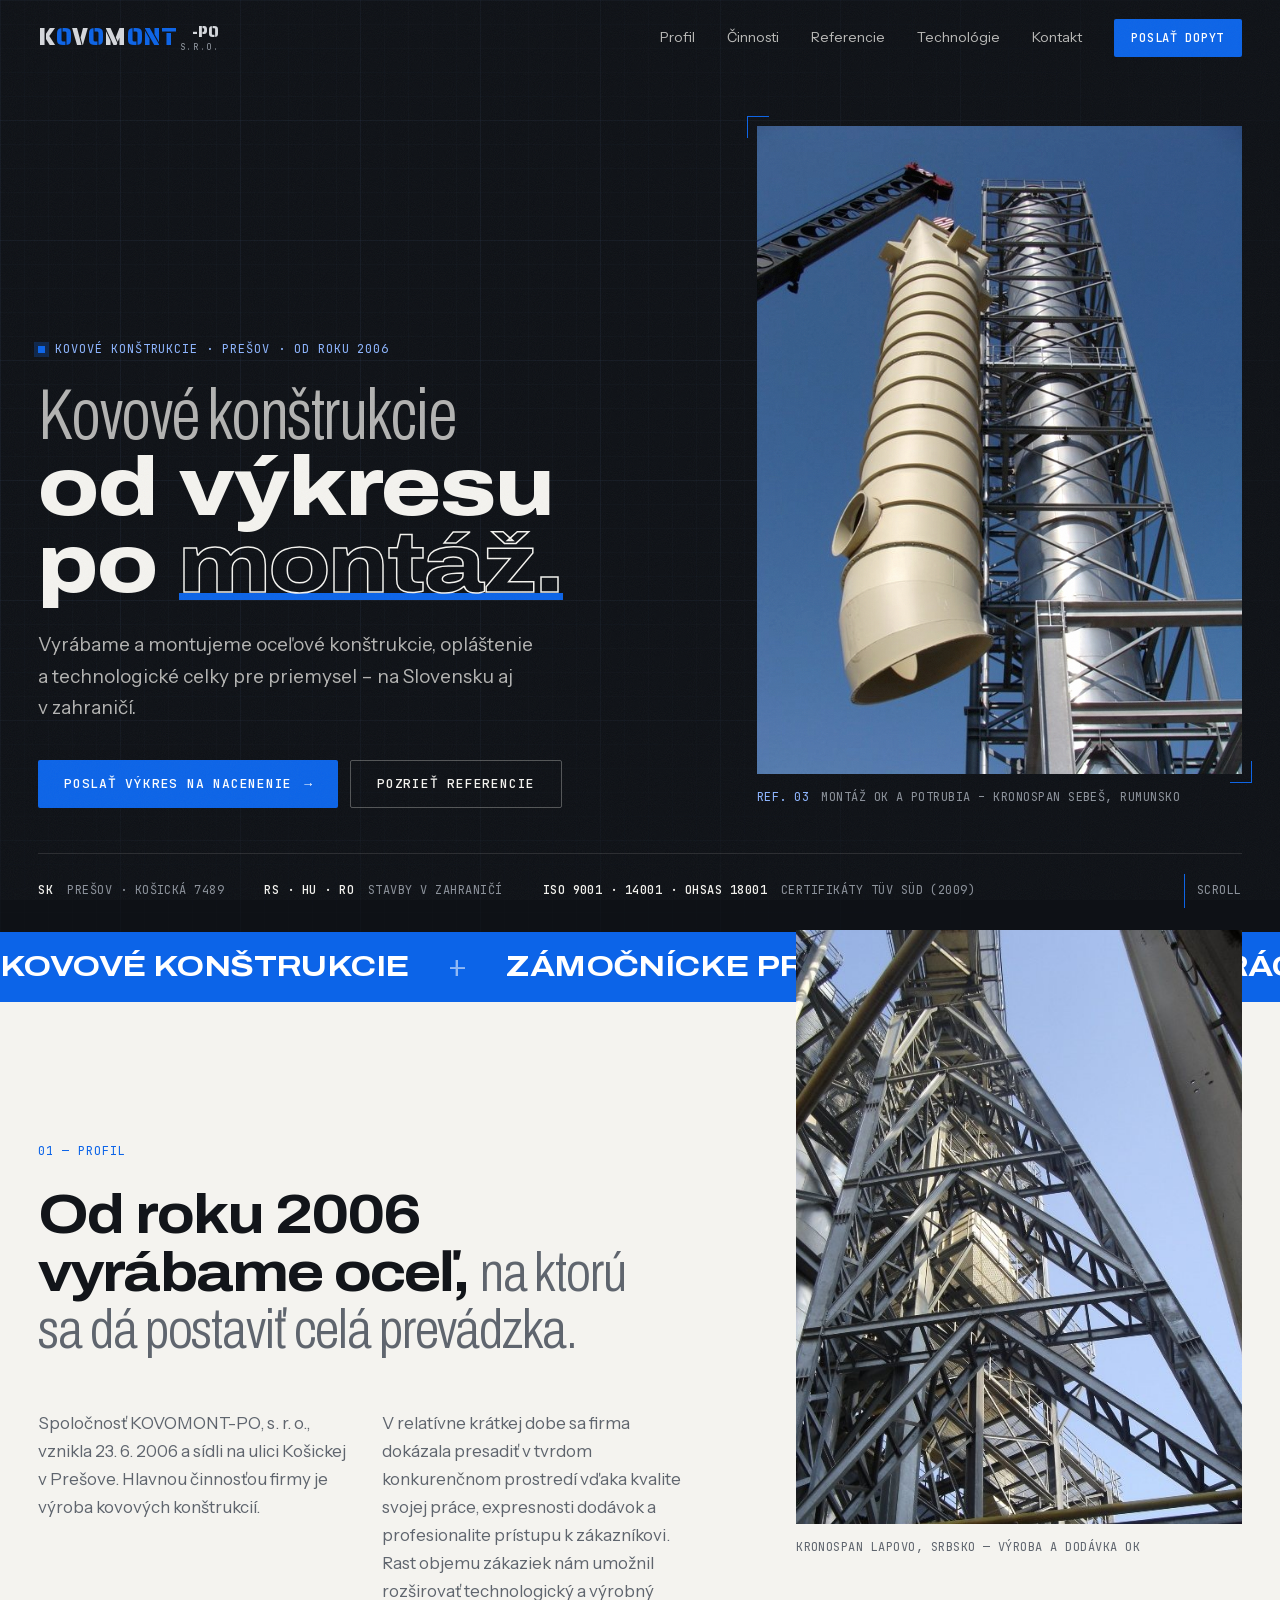
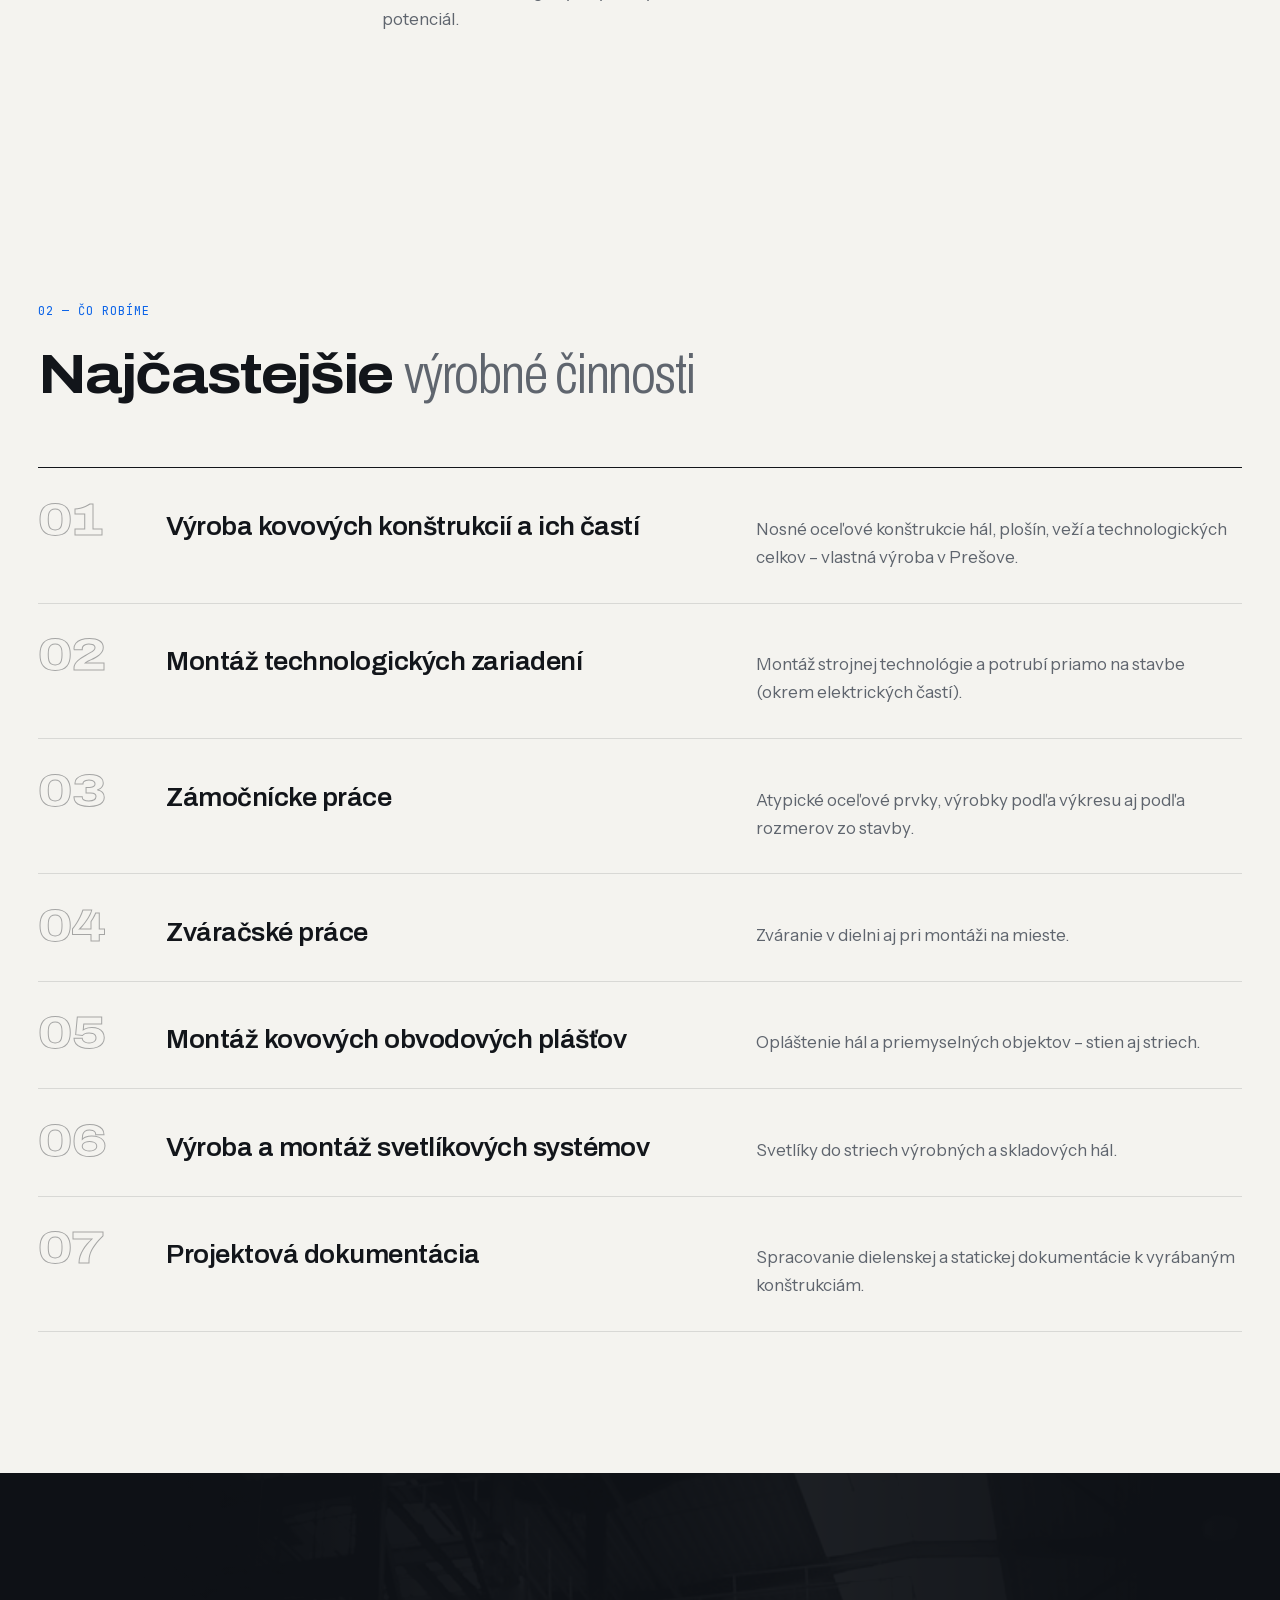
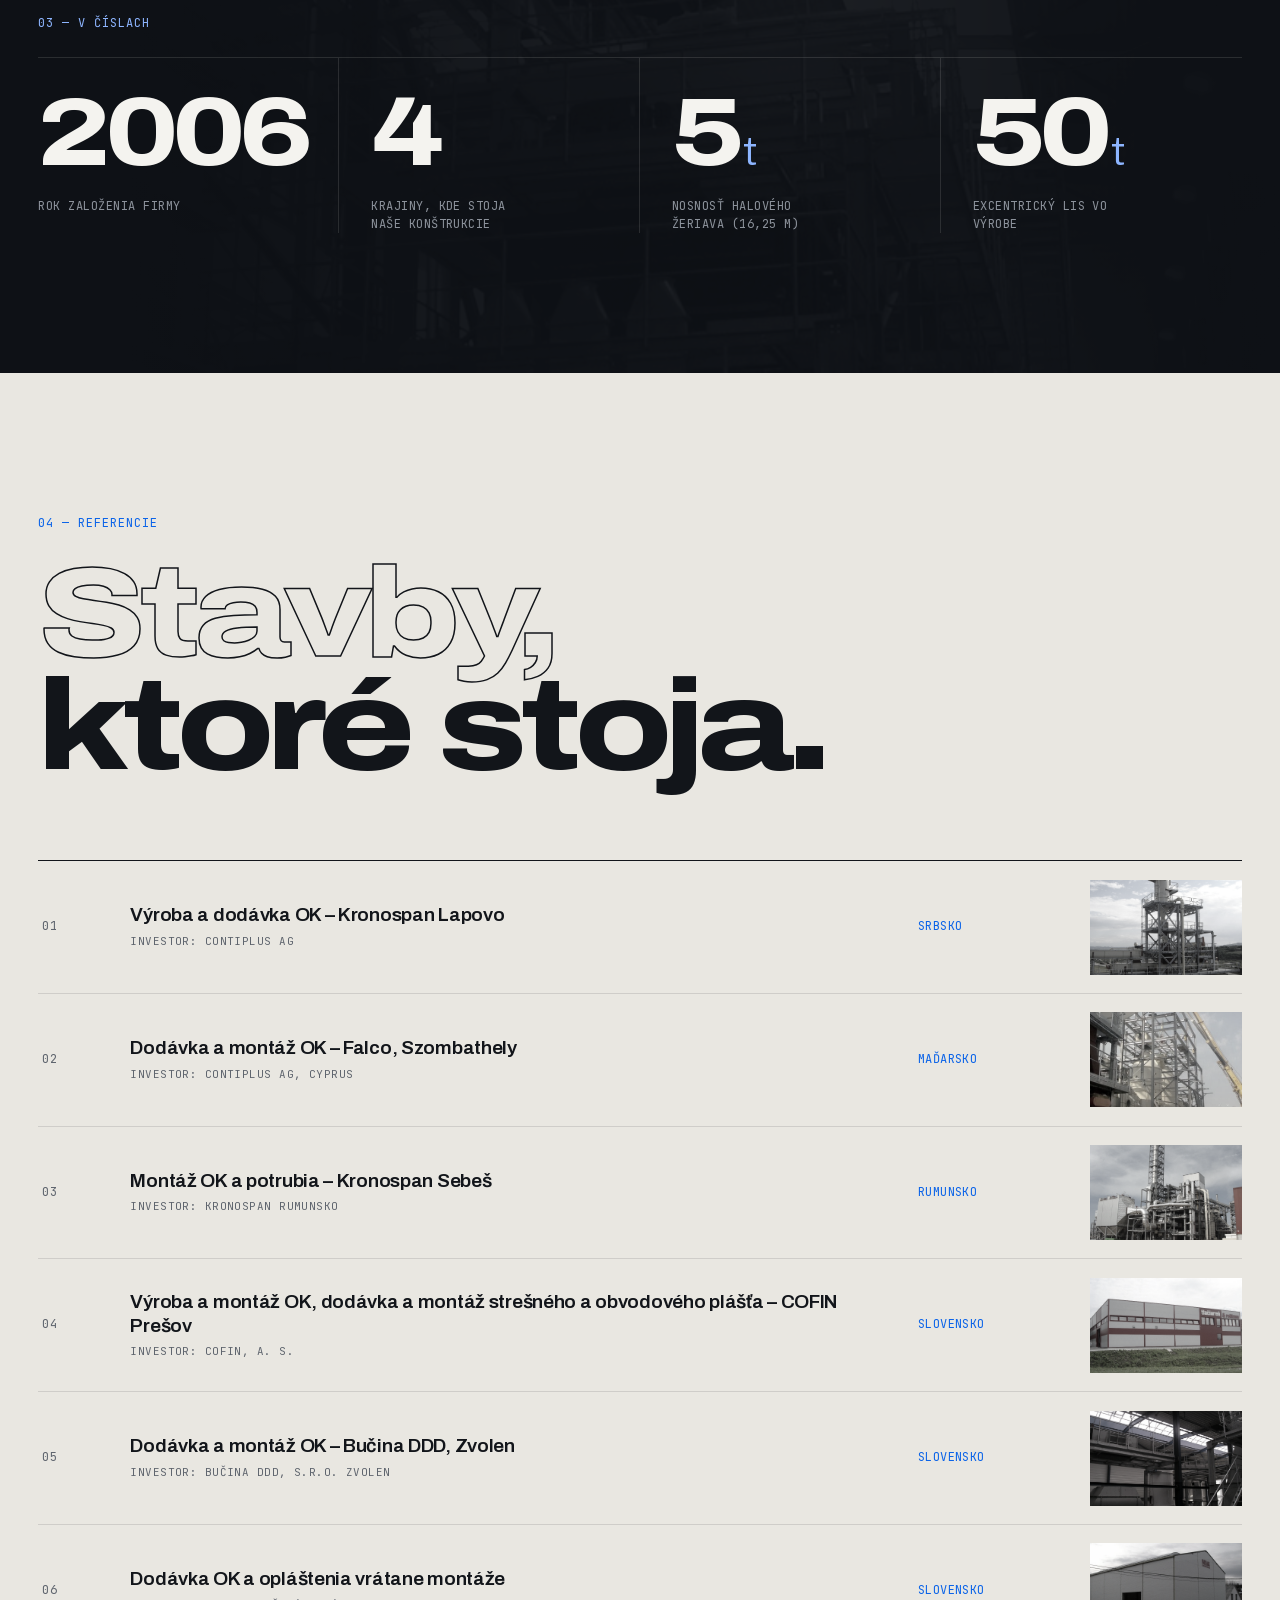
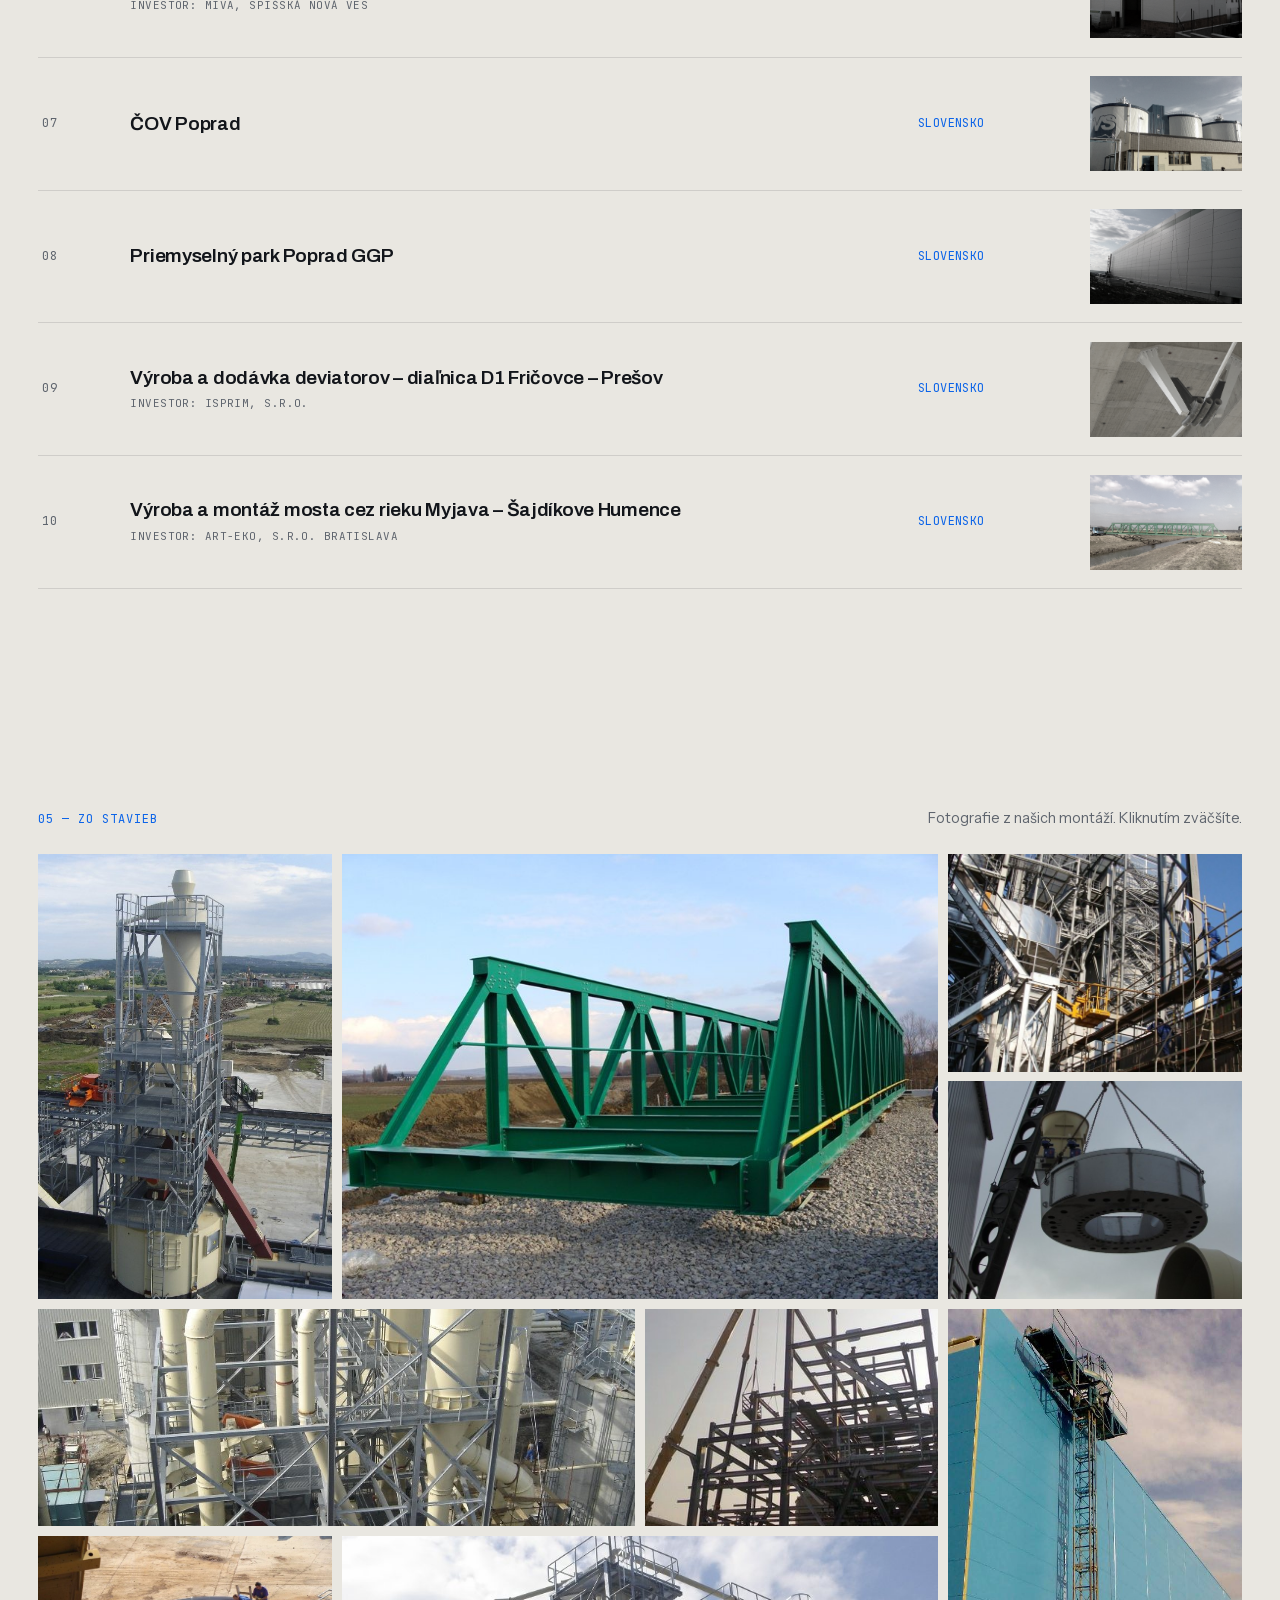
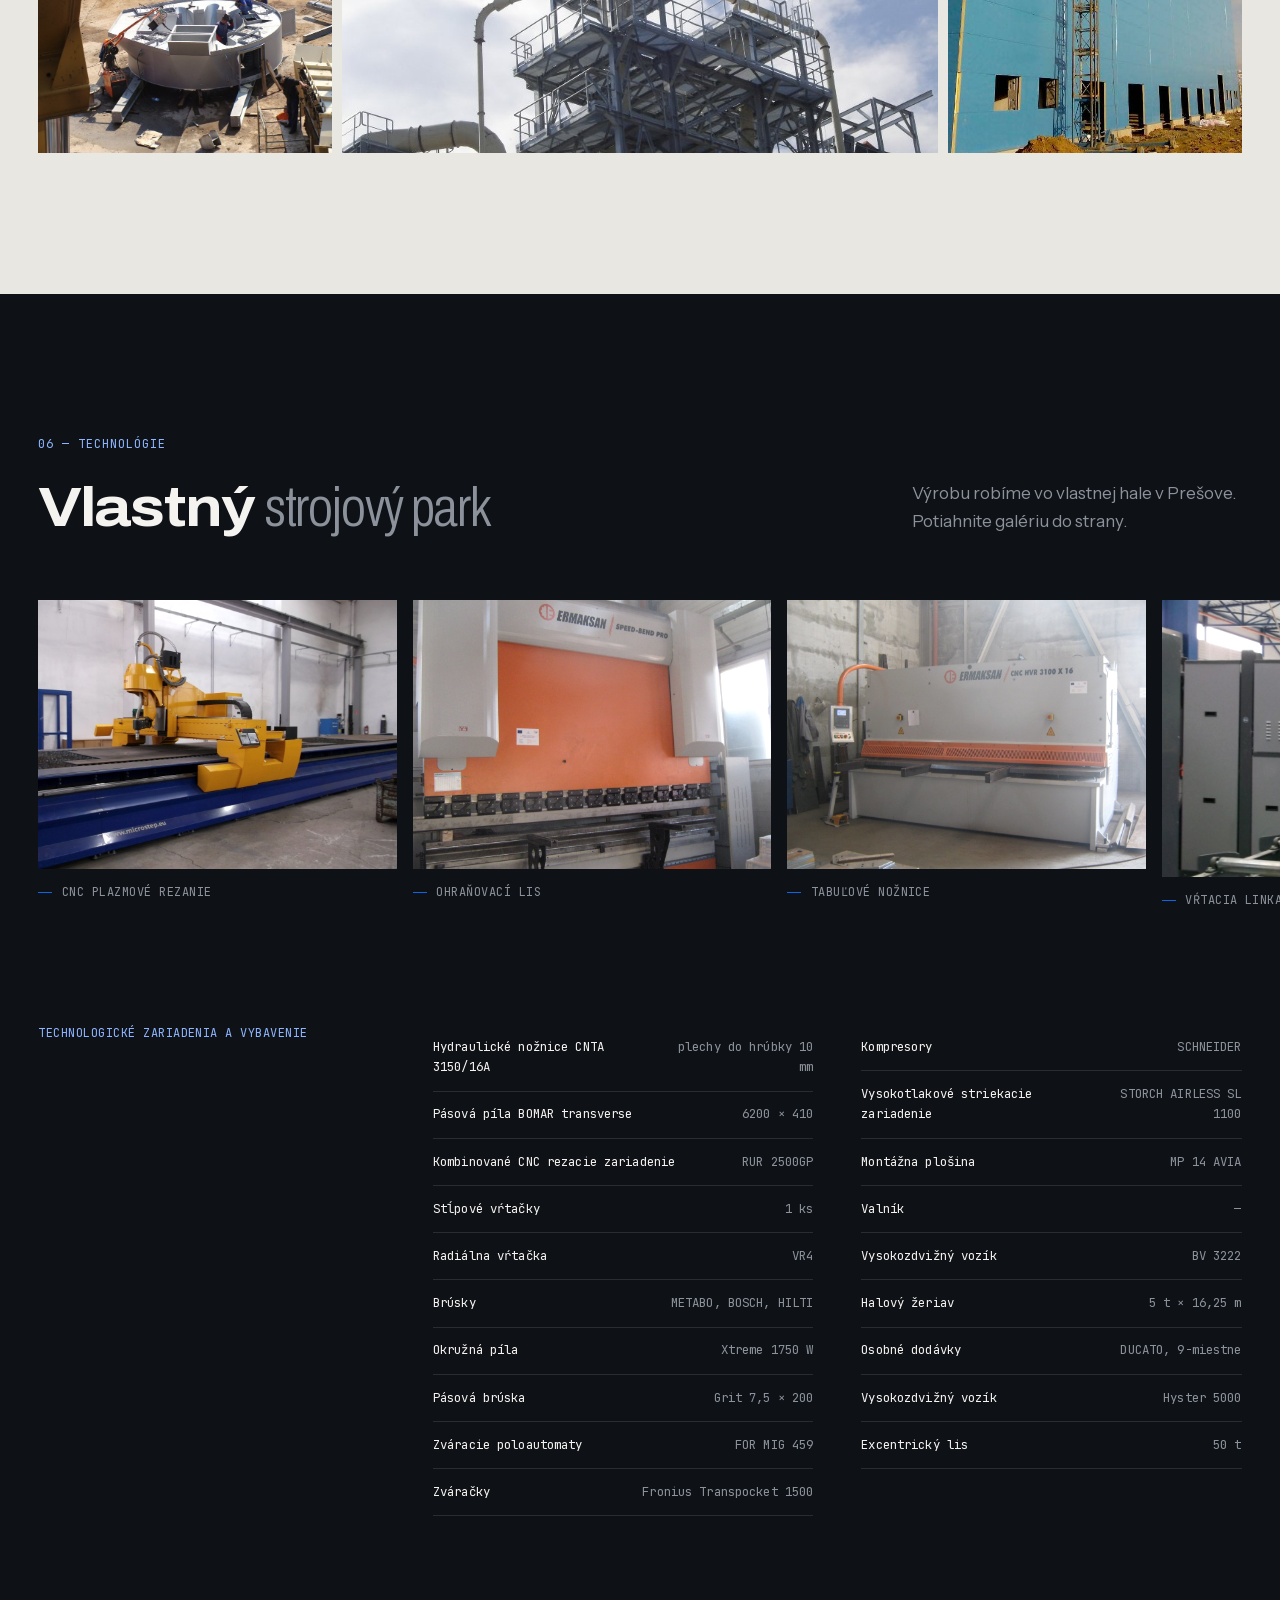
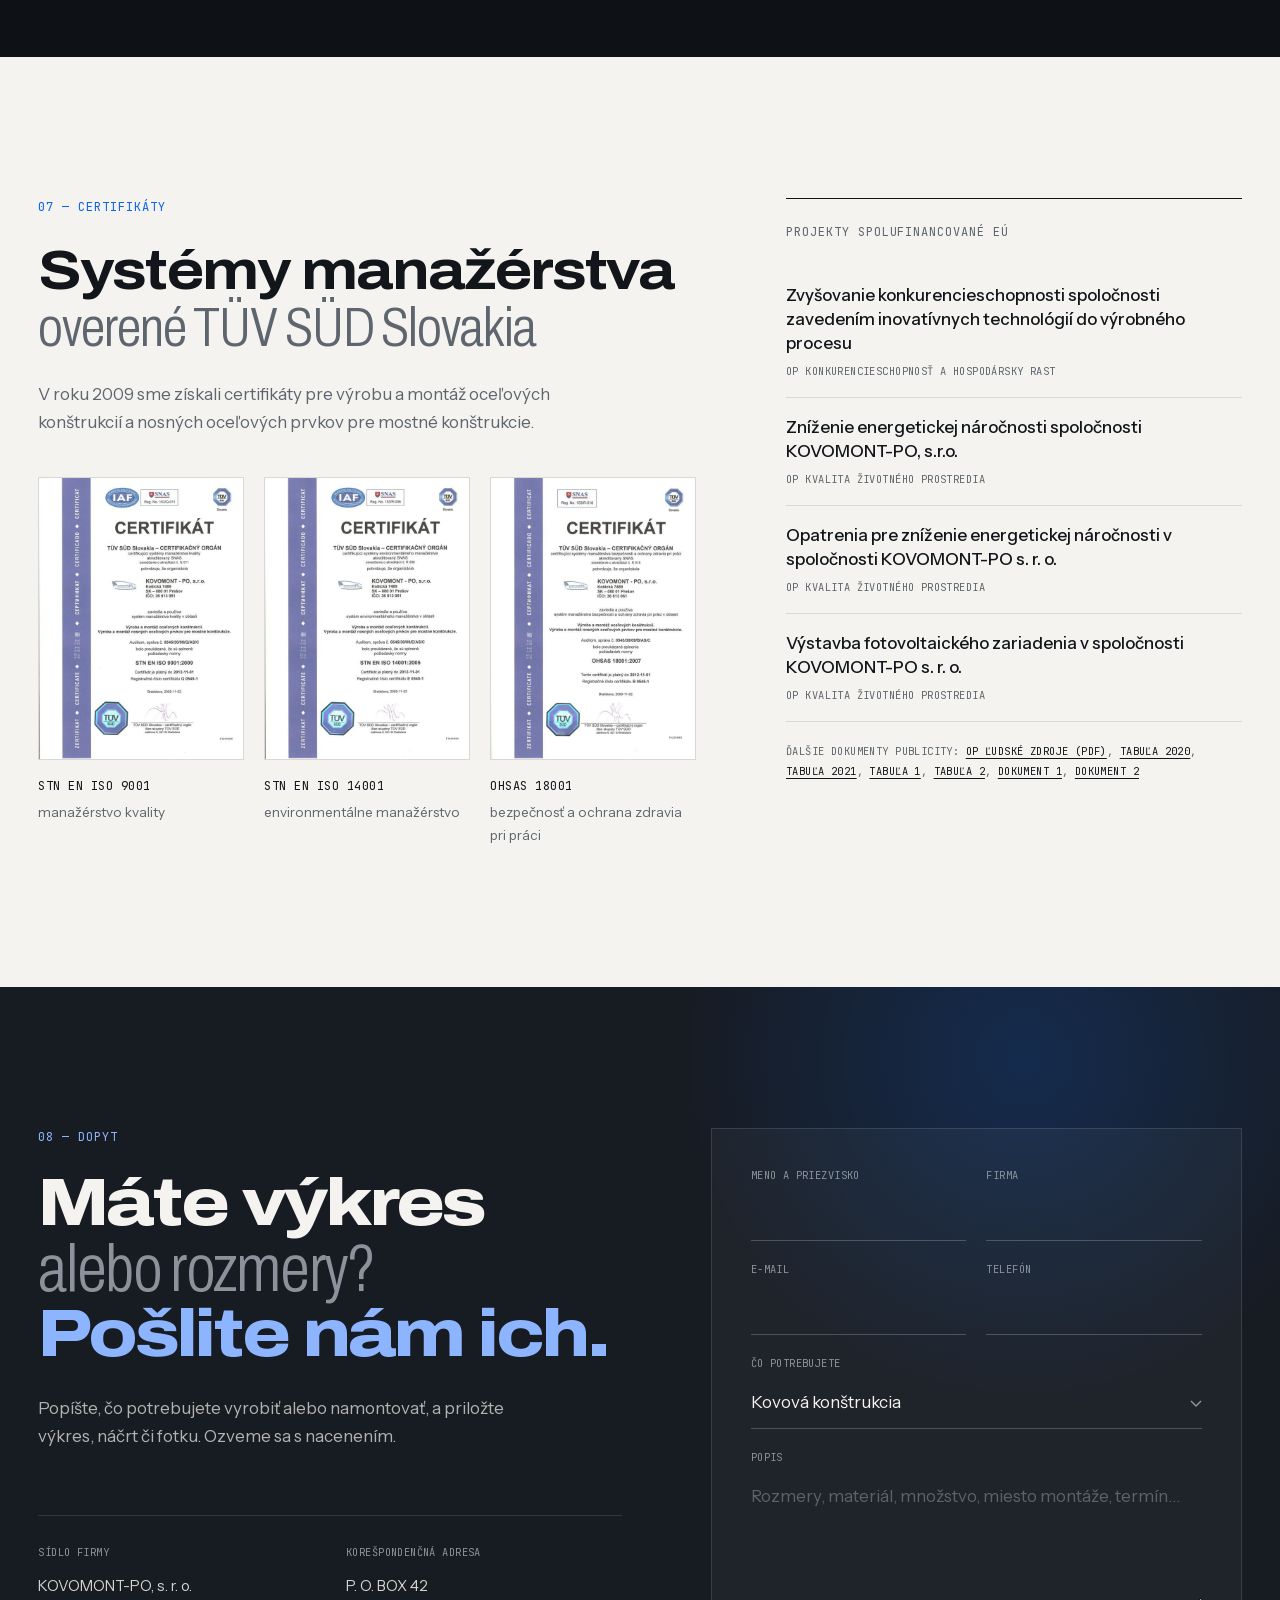
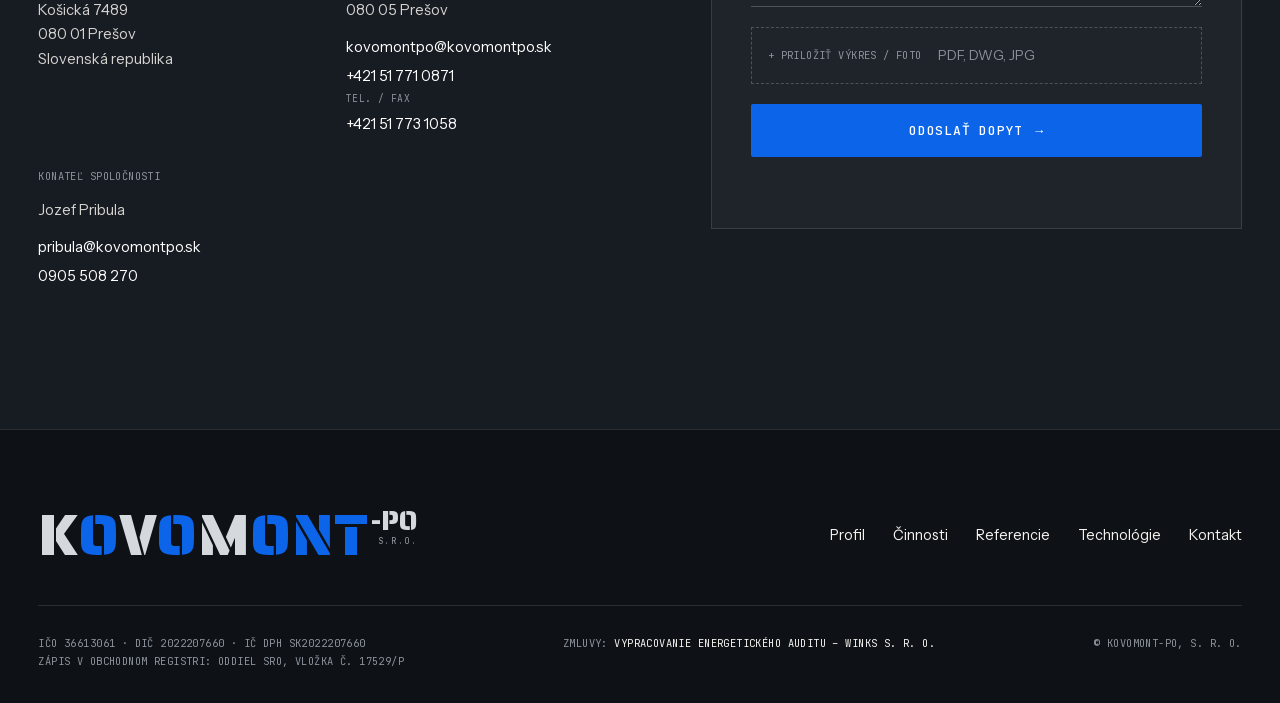
==== commit 51ff7aa2: "Bez prepínača jazykov" ====
--- a/index.html
+++ b/index.html
@@ -27,7 +27,6 @@
       <a href="#referencie">Referencie</a>
       <a href="#technologie">Technológie</a>
       <a href="#kontakt">Kontakt</a>
-      <span class="nav__lang" title="Anglická a nemecká verzia budú v hotovom webe"><a href="#top" aria-current="true">SK</a><span>EN</span><span>DE</span></span>
     </nav>
     <a href="#kontakt" class="nav__cta">Poslať dopyt</a>
     <button class="nav__toggle" id="toggle" aria-label="Menu" aria-expanded="false" aria-controls="menu"><span></span><span></span></button>
@@ -321,6 +320,6 @@
 
 <div class="lb" id="lb" hidden><button class="lb__x" aria-label="Zavrieť">×</button><img alt=""></div>
 
-<script src="main.js?v=6cb0f144" defer></script>
+<script src="main.js?v=e48643ed" defer></script>
 </body>
 </html>
